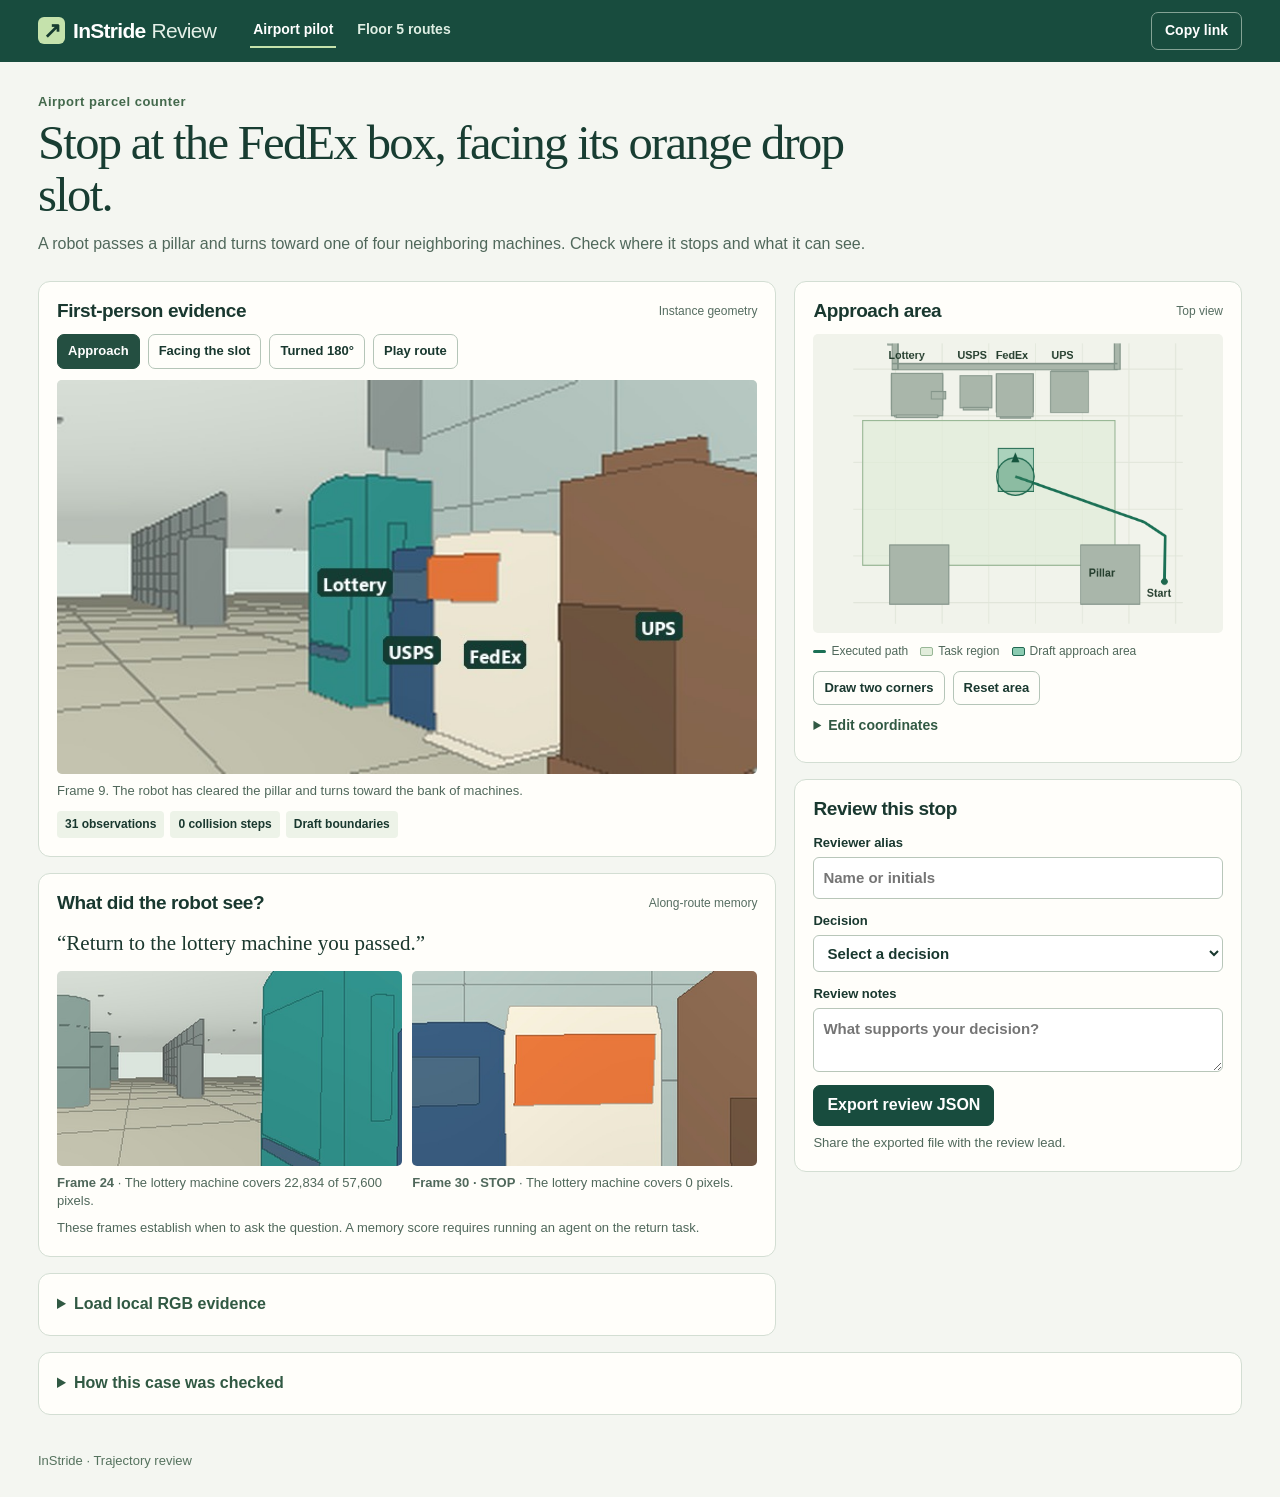
==== index.html @ c2b7907c "Publish the English InStride review workspace" ====
<!doctype html>
<html lang="en"><head>
<meta charset="utf-8"><meta name="viewport" content="width=device-width,initial-scale=1">
<meta name="theme-color" content="#123f35"><meta name="description" content="Review robot trajectories, stopping direction and memory evidence in the InStride research pilot.">
<title>Airport parcel counter · InStride Review</title>
<link rel="stylesheet" href="airport.css"><script defer src="case-data.js"></script><script defer src="share.js"></script><script defer src="airport.js"></script>
</head><body>
<header><div class="bar"><a class="brand" href="./"><span class="mark" aria-hidden="true">↗</span> InStride <span>Review</span></a><nav aria-label="Cases"><a href="./" aria-current="page">Airport pilot</a><a href="floor5/">Floor 5 routes</a></nav><button id="copy" type="button">Copy link</button></div></header>
<main>
<div class="heading"><p class="eyebrow">Airport parcel counter</p><h1>Stop at the FedEx box, facing its orange drop slot.</h1><p>A robot passes a pillar and turns toward one of four neighboring machines. Check where it stops and what it can see.</p></div>
<div class="layout"><div class="primary-col">
<section class="panel evidence"><div class="section-head"><h2>First-person evidence</h2><span class="mode" id="mode">Instance geometry</span></div>
<div class="tabs" id="views" role="group" aria-label="Camera evidence"><button data-key="approach" aria-pressed="true">Approach</button><button data-key="front" aria-pressed="false">Facing the slot</button><button data-key="reverse" aria-pressed="false">Turned 180°</button><button data-key="clip" aria-pressed="false">Play route</button></div>
<figure><img id="hero" src="media/approach.jpg" alt="Robot view of the four parcel-counter machines"><video id="film" playsinline muted controls preload="metadata" aria-label="First-person simulated route" hidden></video><figcaption id="caption"></figcaption></figure>
<div class="scores" id="scores" aria-live="polite"></div>
</section>
<section class="panel"><div class="section-head"><h2>What did the robot see?</h2><span class="mode">Along-route memory</span></div>
<p class="question">“Return to the lottery machine you passed.”</p><div class="pair"><figure><img id="seen" src="media/seen.jpg" alt="Lottery machine visible during the turn"><figcaption><b>Frame 24</b> · The lottery machine covers 22,834 of 57,600 pixels.</figcaption></figure><figure><img id="stop" src="media/stop.jpg" alt="Lottery machine out of view at the drop slot"><figcaption><b>Frame 30 · STOP</b> · The lottery machine covers 0 pixels.</figcaption></figure></div><p class="footnote">These frames establish when to ask the question. A memory score requires running an agent on the return task.</p>
</section>
<details class="panel"><summary>Load local RGB evidence</summary><p>Authorized collaborators can open their airport evidence file to examine textured robot views and original camera references on this device.</p><label class="file-label">Airport evidence file <input id="localMedia" type="file" accept=".json,application/json"></label><p id="mediaStatus" class="footnote" role="status"></p><div id="reference" hidden><div class="tabs" role="group" aria-label="Capture reference"><button data-ref="source" aria-pressed="true">Capture 40</button><button data-ref="match" aria-pressed="false">Matched render</button><button data-ref="late" aria-pressed="false">Capture 96</button></div><img id="refImage" alt="Authorized source capture reference"><p id="refLabel" class="footnote"></p></div></details>
</div><div class="secondary-col">
<section class="panel"><div class="section-head"><h2>Approach area</h2><span class="mode">Top view</span></div><canvas id="map" width="610" height="445" aria-label="Plan view of the route around the pillar and editable rectangular approach area"></canvas>
<div class="legend"><span><i class="route"></i>Executed path</span><span><i class="zone"></i>Task region</span><span><i class="area"></i>Draft approach area</span></div>
<div class="review-tools"><button id="pick" aria-pressed="false">Draw two corners</button><button id="restore">Reset area</button></div>
<details><summary>Edit coordinates</summary><div class="coords"><label>Min X<input id="x0" type="number" step="0.01"></label><label>Min Y<input id="y0" type="number" step="0.01"></label><label>Max X<input id="x1" type="number" step="0.01"></label><label>Max Y<input id="y1" type="number" step="0.01"></label></div><button id="apply">Preview area</button><p class="footnote">Coordinates use local reconstruction units.</p></details><p id="mapStatus" class="footnote" role="status"></p></section>
<section class="panel"><h2>Review this stop</h2><label>Reviewer alias<input id="who" placeholder="Name or initials" maxlength="40" autocomplete="off"></label><label>Decision<select id="decision"><option value="pending">Select a decision</option><option value="accept">Accept proposed area</option><option value="revise">Request a revision</option><option value="insufficient_evidence">Insufficient evidence</option></select></label><label>Review notes<textarea id="note" rows="2" maxlength="2000" placeholder="What supports your decision?"></textarea></label><button class="action" id="save">Export review JSON</button><p id="msg" class="footnote" role="status">Share the exported file with the review lead.</p></section>
</div></div>
<details class="panel methods"><summary>How this case was checked</summary><p>A collision-checked cylinder executed 30 actions and produced 31 aligned RGB, depth and instance observations. Floor support was sampled at 245 positions. A forward motion into the cabinet was blocked. The path covers 4.44 reconstruction units. The estimated scale gives 3.55–4.22 m. Physical scale and the human-drawn boundaries still need independent validation.</p><p>The draft measures region entry (H), shortest walkable distance from the stop to an allowed approach area (A, within 3 m), and a final pose within 2 m facing the visible task part (S). Facing and reverse controls use the same base position and the original candidate area.</p><p>Public frames color each object instance and shade it by measured depth. Synchronized local evidence adds the full RGB view.</p><p class="footnote">Source collection: <a href="https://huggingface.co/datasets/DL3DV/DL3DV-GS-960P" rel="noreferrer">DL3DV-GS-960P</a> · <a href="https://github.com/DL3DV-10K/Dataset/blob/main/License.md" rel="noreferrer">Dataset terms</a></p></details>
</main><footer>InStride · Trajectory review</footer><p id="shareMsg" role="status" aria-live="polite" hidden></p>
</body></html>
---- airport.css ----
:root{font:16px/1.55 "Inter","Segoe UI",Arial,sans-serif;color:#19382f;background:#f4f6f1;--pine:#184c3e;--ink:#1b382e;--muted:#50685b;--edge:#d3ded3;--paper:#fffefa}
*{box-sizing:border-box}body{margin:0}a{color:var(--pine)}button,input,select,textarea{font:inherit;color:inherit}button,.bar nav a{cursor:pointer}button{border:1px solid #b5c5b8;background:#fffefa;border-radius:7px;padding:7px 13px;font-weight:600}button:hover{border-color:#457763;background:#eff4ec}button:focus-visible,a:focus-visible,summary:focus-visible,input:focus-visible,select:focus-visible,textarea:focus-visible{outline:3px solid #a65a20;outline-offset:2px}[hidden]{display:none!important}header{background:var(--pine);color:white}.bar,main,footer{max-width:1280px;margin:auto}.bar{display:flex;align-items:center;gap:34px;padding:12px 38px}.brand{display:inline-flex;align-items:center;gap:6px;font-size:21px;letter-spacing:-.7px;font-weight:750;text-decoration:none;color:white}.brand span:last-child{font-weight:400;color:#e4f0e8}.mark{margin-right:2px;color:#173b30;background:#c5e2ac;height:27px;width:27px;display:grid;place-content:center;border-radius:6px;font-size:22px}.bar nav{display:flex;gap:18px}.bar nav a{font-weight:550;color:#deeee3;text-decoration:none;padding:5px 3px;font-size:14px}.bar nav a[aria-current]{color:white;border-bottom:2px solid #c5e2ac}.bar>#copy{margin-left:auto;background:transparent;color:white;border-color:#84a395;font-size:14px;white-space:nowrap}main{padding:30px 38px 10px}.heading{max-width:860px;margin-bottom:24px}.eyebrow{font-size:13px;font-weight:700;margin:0 0 5px;color:#43694c;letter-spacing:.04em}h1,h2,p,figure{margin:0}h1{font-family:"Georgia",serif;font-weight:500;color:#183d32;font-size:clamp(32px,3.8vw,50px);line-height:1.08;letter-spacing:-1.7px;margin:5px 0 10px}.heading>p:last-child,.footnote,figcaption,.panel>p,.legend{color:var(--muted)}.layout{display:grid;grid-template-columns:minmax(0,1.65fr) minmax(295px,1fr);gap:18px}.primary-col,.secondary-col{min-width:0}.panel{background:var(--paper);border:1px solid var(--edge);border-radius:12px;padding:18px;margin-bottom:16px}.section-head,.tabs,.review-tools,.legend{display:flex;align-items:center;gap:8px;flex-wrap:wrap}.section-head{justify-content:space-between;margin-bottom:12px}h2{font-size:19px;line-height:1.2;font-weight:650;letter-spacing:-.4px}.mode{color:#566d61;font-size:12px}.tabs{margin-bottom:11px}.tabs button,.review-tools button{font-size:13px;padding:6px 10px}.tabs button[aria-pressed=true],#pick[aria-pressed=true]{background:#244f41;color:white;border-color:#244f41}.evidence img,.evidence video,.pair img,#refImage{width:100%;height:auto;display:block;border-radius:5px;background:#e6ece3}.evidence img{aspect-ratio:16/9;object-fit:contain}.evidence video{aspect-ratio:640/408}figcaption,.footnote,.legend{font-size:13px;line-height:1.45;margin-top:8px}.scores{display:flex;gap:6px;flex-wrap:wrap;margin-top:11px}.scores span{background:#edf3e8;border-radius:4px;padding:4px 8px;font-size:12px;font-weight:600}.scores span.no{background:#f6e8d9;color:#7b421c}.pair,.coords{display:grid;grid-template-columns:1fr 1fr;gap:10px}.question{font-family:Georgia,serif;font-size:21px;color:var(--ink)!important;margin:5px 0 12px}canvas{display:block;width:100%;height:auto;background:#f1f3eb;border-radius:5px}.legend{margin:10px 0;column-gap:12px;font-size:12px}.legend span{display:inline-flex;align-items:center;gap:5px}.legend i{width:13px;height:9px;border-radius:2px;display:inline-block}.legend .route{height:3px;background:#1b7055}.legend .area{background:#8bcbb1;border:1px solid #216851}.legend .zone{background:#e2eddb;border:1px solid #98b796}summary{cursor:pointer;font-weight:600;color:#315943}details:not(.panel){margin-top:10px;font-size:14px}details.panel>summary{font-size:16px}details[open]>summary{margin-bottom:8px}label{display:block;font-size:13px;font-weight:600;margin:12px 0 6px}input,textarea,select{display:block;width:100%;padding:8px 9px;margin-top:4px;background:#fff;border:1px solid #b8c6b9;border-radius:6px;font-size:15px}textarea{resize:vertical}.coords{grid-template-columns:repeat(4,minmax(0,1fr));gap:7px}.coords label{margin:2px 0 6px}.action{background:var(--pine);color:white;border-color:var(--pine);margin-top:7px}.action:hover{background:#27644f;color:white}.methods p+p{margin-top:9px}.methods p{max-width:920px}.file-label,.file-label input{margin-bottom:10px}footer{padding:10px 38px 26px;font-size:13px;color:#55725e}#shareMsg{position:fixed;bottom:12px;right:14px;margin:0;padding:12px 15px;background:#fff;border:1px solid #adc2ae;border-radius:8px;box-shadow:0 2px 14px #172d221a}
@media(max-width:780px){.bar{gap:18px;padding:10px 16px}main{padding:20px 14px 8px}.layout{grid-template-columns:1fr;gap:0}.panel{padding:14px}.heading{margin-bottom:17px}footer{padding:9px 14px 20px}}@media(max-width:510px){.bar{flex-wrap:wrap;row-gap:4px}.bar nav{order:3;flex-basis:100%}.bar nav a{padding:2px 2px}.pair{gap:7px}.mode{font-size:11px}.tabs{gap:5px}.tabs button{padding:6px 8px}h1{letter-spacing:-.8px}.coords input{padding:6px 3px}}
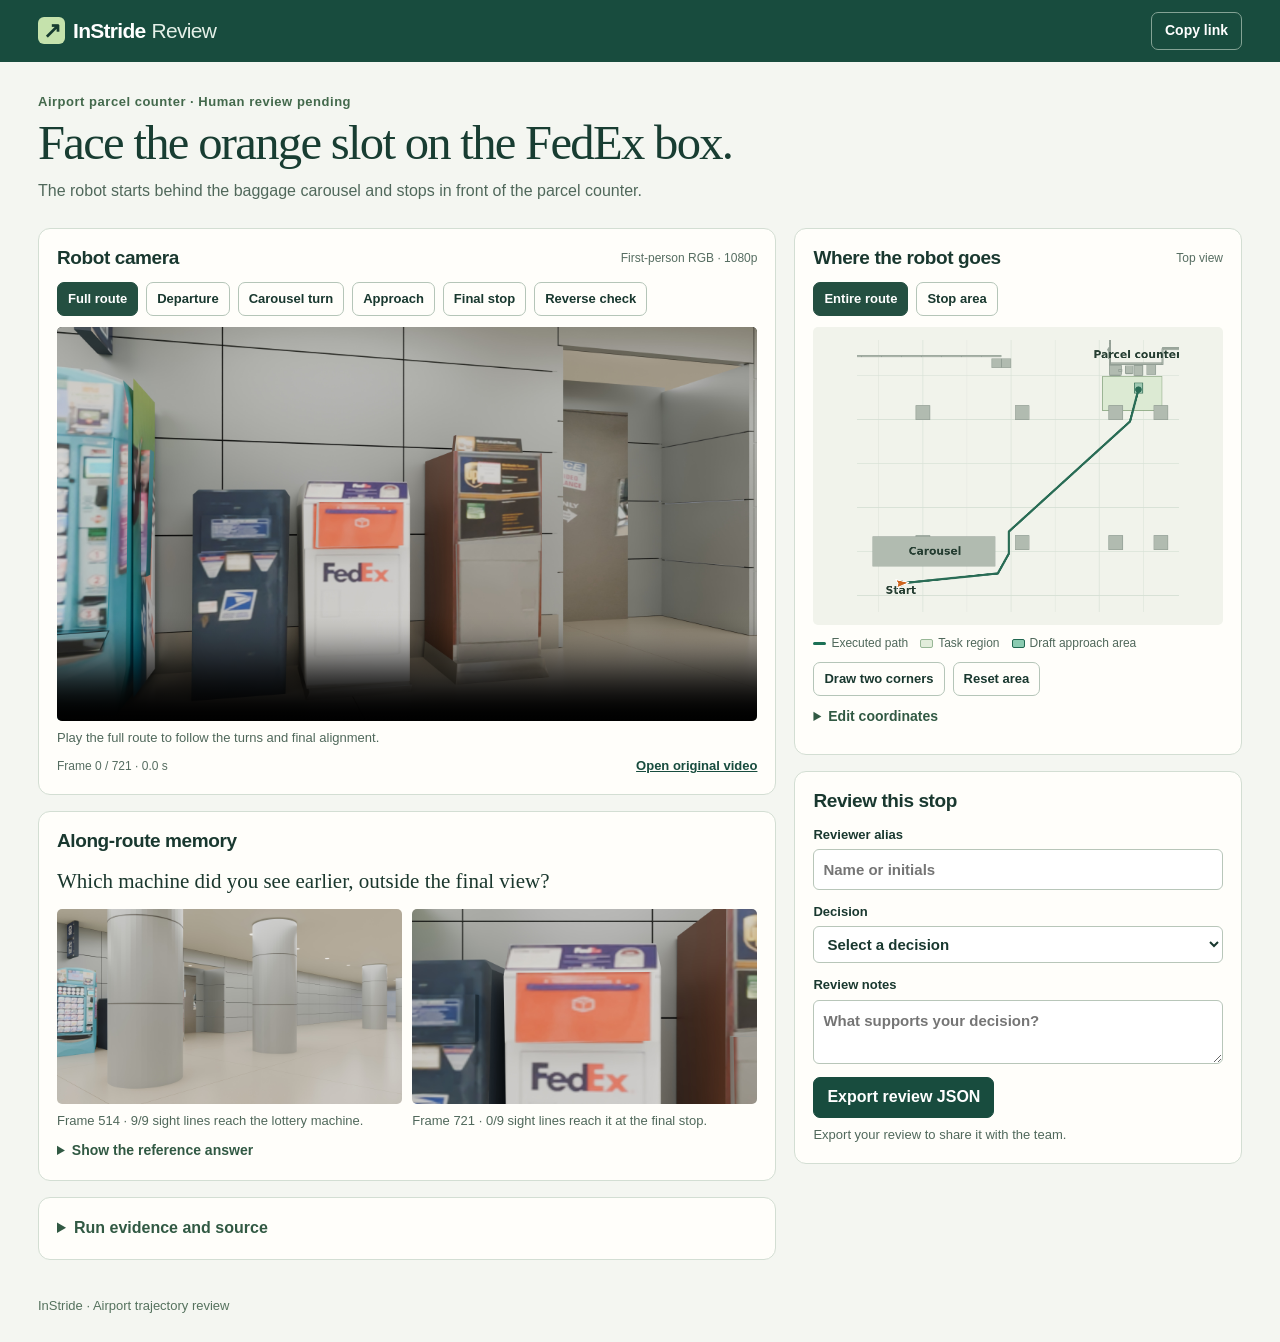
==== commit e593b6e9: "Replace earlier pilots with the native HD airport expert replay" ====
--- a/index.html
+++ b/index.html
@@ -1,30 +1,40 @@
 <!doctype html>
 <html lang="en"><head>
 <meta charset="utf-8"><meta name="viewport" content="width=device-width,initial-scale=1">
-<meta name="theme-color" content="#123f35"><meta name="description" content="Review robot trajectories, stopping direction and memory evidence in the InStride research pilot.">
-<title>Airport parcel counter · InStride Review</title>
-<link rel="stylesheet" href="airport.css"><script defer src="case-data.js"></script><script defer src="share.js"></script><script defer src="airport.js"></script>
-</head><body>
-<header><div class="bar"><a class="brand" href="./"><span class="mark" aria-hidden="true">↗</span> InStride <span>Review</span></a><nav aria-label="Cases"><a href="./" aria-current="page">Airport pilot</a><a href="floor5/">Floor 5 routes</a></nav><button id="copy" type="button">Copy link</button></div></header>
-<main>
-<div class="heading"><p class="eyebrow">Airport parcel counter</p><h1>Stop at the FedEx box, facing its orange drop slot.</h1><p>A robot passes a pillar and turns toward one of four neighboring machines. Check where it stops and what it can see.</p></div>
+<meta name="theme-color" content="#184c3e"><meta name="description" content="Review an airport robot route, its turns and its final approach to a parcel drop box.">
+<title>Airport parcel run · InStride Review</title>
+<link rel="stylesheet" href="airport.css"><script defer src="share.js"></script><script defer src="airport.js"></script>
+</head><body><header><div class="bar"><a class="brand" href="./"><span class="mark" aria-hidden="true">↗</span> InStride <span>Review</span></a><button id="copy" type="button">Copy link</button></div></header>
+<main><div class="heading"><p class="eyebrow">Airport parcel counter · Human review pending</p><h1>Face the orange slot on the FedEx box.</h1>
+<p>The robot starts behind the baggage carousel and stops in front of the parcel counter.</p></div>
 <div class="layout"><div class="primary-col">
-<section class="panel evidence"><div class="section-head"><h2>First-person evidence</h2><span class="mode" id="mode">Instance geometry</span></div>
-<div class="tabs" id="views" role="group" aria-label="Camera evidence"><button data-key="approach" aria-pressed="true">Approach</button><button data-key="front" aria-pressed="false">Facing the slot</button><button data-key="reverse" aria-pressed="false">Turned 180°</button><button data-key="clip" aria-pressed="false">Play route</button></div>
-<figure><img id="hero" src="media/approach.jpg" alt="Robot view of the four parcel-counter machines"><video id="film" playsinline muted controls preload="metadata" aria-label="First-person simulated route" hidden></video><figcaption id="caption"></figcaption></figure>
-<div class="scores" id="scores" aria-live="polite"></div>
+<section class="panel evidence"><div class="section-head"><h2>Robot camera</h2><span class="mode" id="mode">First-person RGB · 1080p</span></div>
+<div id="views" class="tabs" role="group" aria-label="Camera views">
+<button data-key="clip" aria-pressed="true">Full route</button><button data-key="start">Departure</button><button data-key="turn">Carousel turn</button>
+<button data-key="approach">Approach</button><button data-key="stop">Final stop</button><button data-key="reverse">Reverse check</button></div>
+<figure><video id="film" width="1920" height="1080" controls playsinline preload="metadata" poster="run/approach.jpg" aria-label="First-person route from the baggage carousel to the FedEx box"><source src="run/expert.mp4" type="video/mp4"></video>
+<img id="hero" width="3840" height="2160" hidden alt=""><figcaption id="caption">Play the full route to follow the turns and final alignment.</figcaption></figure>
+<div class="file-row"><span id="clock" class="mode">Frame 0</span><a id="original" href="run/expert.mp4" target="_blank" rel="noopener">Open original video</a></div>
 </section>
-<section class="panel"><div class="section-head"><h2>What did the robot see?</h2><span class="mode">Along-route memory</span></div>
-<p class="question">“Return to the lottery machine you passed.”</p><div class="pair"><figure><img id="seen" src="media/seen.jpg" alt="Lottery machine visible during the turn"><figcaption><b>Frame 24</b> · The lottery machine covers 22,834 of 57,600 pixels.</figcaption></figure><figure><img id="stop" src="media/stop.jpg" alt="Lottery machine out of view at the drop slot"><figcaption><b>Frame 30 · STOP</b> · The lottery machine covers 0 pixels.</figcaption></figure></div><p class="footnote">These frames establish when to ask the question. A memory score requires running an agent on the return task.</p>
+<section class="panel" id="memory" hidden><div class="section-head"><h2>Along-route memory</h2></div><p class="question">Which machine did you see earlier, outside the final view?</p>
+<div class="pair"><figure><a href="run/memory.jpg" target="_blank" rel="noopener"><img loading="lazy" src="run/memory.jpg" alt="Earlier view with the turquoise lottery machine"></a><figcaption id="earlier"></figcaption></figure>
+<figure><a href="run/stop.jpg" target="_blank" rel="noopener"><img loading="lazy" src="run/stop.jpg" alt="Final view facing the orange FedEx slot"></a><figcaption id="later"></figcaption></figure></div>
+<details><summary>Show the reference answer</summary><p>The turquoise lottery machine. The visibility check uses nine sight lines to its cabinet. This evidence supports a future memory test.</p></details>
 </section>
-<details class="panel"><summary>Load local RGB evidence</summary><p>Authorized collaborators can open their airport evidence file to examine textured robot views and original camera references on this device.</p><label class="file-label">Airport evidence file <input id="localMedia" type="file" accept=".json,application/json"></label><p id="mediaStatus" class="footnote" role="status"></p><div id="reference" hidden><div class="tabs" role="group" aria-label="Capture reference"><button data-ref="source" aria-pressed="true">Capture 40</button><button data-ref="match" aria-pressed="false">Matched render</button><button data-ref="late" aria-pressed="false">Capture 96</button></div><img id="refImage" alt="Authorized source capture reference"><p id="refLabel" class="footnote"></p></div></details>
-</div><div class="secondary-col">
-<section class="panel"><div class="section-head"><h2>Approach area</h2><span class="mode">Top view</span></div><canvas id="map" width="610" height="445" aria-label="Plan view of the route around the pillar and editable rectangular approach area"></canvas>
+<details class="panel methods"><summary>Run evidence and source</summary><p id="checks"></p><p id="renderInfo"></p>
+<p>The airport reconstruction and approach area await human review. The physical scale is estimated at 0.80–0.95 m per scene unit. Fine signage inherits the resolution of the original capture.</p>
+<p><a href="run/trajectory.json">Executed poses and actions</a> · <a href="run/audit.json">Floor and visibility checks</a> · <a href="run/run.json">Render receipt</a></p>
+<p>Airport scene reconstructed from DL3DV. <a href="https://huggingface.co/datasets/DL3DV/DL3DV-GS-960P" rel="noreferrer">Source collection</a> · <a href="https://github.com/DL3DV-10K/Dataset/blob/main/License.md" rel="noreferrer">Source terms</a></p></details>
+</div><aside class="secondary-col">
+<section class="panel"><div class="section-head"><h2>Where the robot goes</h2><span class="mode">Top view</span></div>
+<div class="tabs" role="group" aria-label="Map detail"><button id="wide" aria-pressed="true">Entire route</button><button id="close" aria-pressed="false">Stop area</button></div>
+<canvas id="map" width="880" height="640" role="img" aria-label="Top view with the route, current position, heading and draft approach area"></canvas>
 <div class="legend"><span><i class="route"></i>Executed path</span><span><i class="zone"></i>Task region</span><span><i class="area"></i>Draft approach area</span></div>
 <div class="review-tools"><button id="pick" aria-pressed="false">Draw two corners</button><button id="restore">Reset area</button></div>
-<details><summary>Edit coordinates</summary><div class="coords"><label>Min X<input id="x0" type="number" step="0.01"></label><label>Min Y<input id="y0" type="number" step="0.01"></label><label>Max X<input id="x1" type="number" step="0.01"></label><label>Max Y<input id="y1" type="number" step="0.01"></label></div><button id="apply">Preview area</button><p class="footnote">Coordinates use local reconstruction units.</p></details><p id="mapStatus" class="footnote" role="status"></p></section>
-<section class="panel"><h2>Review this stop</h2><label>Reviewer alias<input id="who" placeholder="Name or initials" maxlength="40" autocomplete="off"></label><label>Decision<select id="decision"><option value="pending">Select a decision</option><option value="accept">Accept proposed area</option><option value="revise">Request a revision</option><option value="insufficient_evidence">Insufficient evidence</option></select></label><label>Review notes<textarea id="note" rows="2" maxlength="2000" placeholder="What supports your decision?"></textarea></label><button class="action" id="save">Export review JSON</button><p id="msg" class="footnote" role="status">Share the exported file with the review lead.</p></section>
-</div></div>
-<details class="panel methods"><summary>How this case was checked</summary><p>A collision-checked cylinder executed 30 actions and produced 31 aligned RGB, depth and instance observations. Floor support was sampled at 245 positions. A forward motion into the cabinet was blocked. The path covers 4.44 reconstruction units. The estimated scale gives 3.55–4.22 m. Physical scale and the human-drawn boundaries still need independent validation.</p><p>The draft measures region entry (H), shortest walkable distance from the stop to an allowed approach area (A, within 3 m), and a final pose within 2 m facing the visible task part (S). Facing and reverse controls use the same base position and the original candidate area.</p><p>Public frames color each object instance and shade it by measured depth. Synchronized local evidence adds the full RGB view.</p><p class="footnote">Source collection: <a href="https://huggingface.co/datasets/DL3DV/DL3DV-GS-960P" rel="noreferrer">DL3DV-GS-960P</a> · <a href="https://github.com/DL3DV-10K/Dataset/blob/main/License.md" rel="noreferrer">Dataset terms</a></p></details>
-</main><footer>InStride · Trajectory review</footer><p id="shareMsg" role="status" aria-live="polite" hidden></p>
-</body></html>
+<details><summary>Edit coordinates</summary><div class="coords"><label>Min X<input id="x0" type="number" step="0.01"></label><label>Min Y<input id="y0" type="number" step="0.01"></label><label>Max X<input id="x1" type="number" step="0.01"></label><label>Max Y<input id="y1" type="number" step="0.01"></label></div>
+<button id="apply">Preview area</button><p class="footnote">Coordinates are in scene units.</p></details><p id="mapStatus" class="footnote" role="status"></p></section>
+<section class="panel"><h2>Review this stop</h2><label>Reviewer alias<input id="who" placeholder="Name or initials" maxlength="40" autocomplete="off"></label>
+<label>Decision<select id="decision"><option value="pending">Select a decision</option><option value="accept">Accept proposed stop</option><option value="revise">Request a revision</option><option value="insufficient_evidence">Insufficient evidence</option></select></label>
+<label>Review notes<textarea id="note" rows="2" maxlength="2000" placeholder="What supports your decision?"></textarea></label>
+<button class="action" id="save">Export review JSON</button><p id="msg" class="footnote" role="status">Export your review to share it with the team.</p></section>
+</aside></div></main><footer>InStride · Airport trajectory review</footer><p id="shareMsg" role="status" aria-live="polite" hidden></p></body></html>
--- a/airport.css
+++ b/airport.css
@@ -1,3 +1,9 @@
-:root{font:16px/1.55 "Inter","Segoe UI",Arial,sans-serif;color:#19382f;background:#f4f6f1;--pine:#184c3e;--ink:#1b382e;--muted:#50685b;--edge:#d3ded3;--paper:#fffefa}
-*{box-sizing:border-box}body{margin:0}a{color:var(--pine)}button,input,select,textarea{font:inherit;color:inherit}button,.bar nav a{cursor:pointer}button{border:1px solid #b5c5b8;background:#fffefa;border-radius:7px;padding:7px 13px;font-weight:600}button:hover{border-color:#457763;background:#eff4ec}button:focus-visible,a:focus-visible,summary:focus-visible,input:focus-visible,select:focus-visible,textarea:focus-visible{outline:3px solid #a65a20;outline-offset:2px}[hidden]{display:none!important}header{background:var(--pine);color:white}.bar,main,footer{max-width:1280px;margin:auto}.bar{display:flex;align-items:center;gap:34px;padding:12px 38px}.brand{display:inline-flex;align-items:center;gap:6px;font-size:21px;letter-spacing:-.7px;font-weight:750;text-decoration:none;color:white}.brand span:last-child{font-weight:400;color:#e4f0e8}.mark{margin-right:2px;color:#173b30;background:#c5e2ac;height:27px;width:27px;display:grid;place-content:center;border-radius:6px;font-size:22px}.bar nav{display:flex;gap:18px}.bar nav a{font-weight:550;color:#deeee3;text-decoration:none;padding:5px 3px;font-size:14px}.bar nav a[aria-current]{color:white;border-bottom:2px solid #c5e2ac}.bar>#copy{margin-left:auto;background:transparent;color:white;border-color:#84a395;font-size:14px;white-space:nowrap}main{padding:30px 38px 10px}.heading{max-width:860px;margin-bottom:24px}.eyebrow{font-size:13px;font-weight:700;margin:0 0 5px;color:#43694c;letter-spacing:.04em}h1,h2,p,figure{margin:0}h1{font-family:"Georgia",serif;font-weight:500;color:#183d32;font-size:clamp(32px,3.8vw,50px);line-height:1.08;letter-spacing:-1.7px;margin:5px 0 10px}.heading>p:last-child,.footnote,figcaption,.panel>p,.legend{color:var(--muted)}.layout{display:grid;grid-template-columns:minmax(0,1.65fr) minmax(295px,1fr);gap:18px}.primary-col,.secondary-col{min-width:0}.panel{background:var(--paper);border:1px solid var(--edge);border-radius:12px;padding:18px;margin-bottom:16px}.section-head,.tabs,.review-tools,.legend{display:flex;align-items:center;gap:8px;flex-wrap:wrap}.section-head{justify-content:space-between;margin-bottom:12px}h2{font-size:19px;line-height:1.2;font-weight:650;letter-spacing:-.4px}.mode{color:#566d61;font-size:12px}.tabs{margin-bottom:11px}.tabs button,.review-tools button{font-size:13px;padding:6px 10px}.tabs button[aria-pressed=true],#pick[aria-pressed=true]{background:#244f41;color:white;border-color:#244f41}.evidence img,.evidence video,.pair img,#refImage{width:100%;height:auto;display:block;border-radius:5px;background:#e6ece3}.evidence img{aspect-ratio:16/9;object-fit:contain}.evidence video{aspect-ratio:640/408}figcaption,.footnote,.legend{font-size:13px;line-height:1.45;margin-top:8px}.scores{display:flex;gap:6px;flex-wrap:wrap;margin-top:11px}.scores span{background:#edf3e8;border-radius:4px;padding:4px 8px;font-size:12px;font-weight:600}.scores span.no{background:#f6e8d9;color:#7b421c}.pair,.coords{display:grid;grid-template-columns:1fr 1fr;gap:10px}.question{font-family:Georgia,serif;font-size:21px;color:var(--ink)!important;margin:5px 0 12px}canvas{display:block;width:100%;height:auto;background:#f1f3eb;border-radius:5px}.legend{margin:10px 0;column-gap:12px;font-size:12px}.legend span{display:inline-flex;align-items:center;gap:5px}.legend i{width:13px;height:9px;border-radius:2px;display:inline-block}.legend .route{height:3px;background:#1b7055}.legend .area{background:#8bcbb1;border:1px solid #216851}.legend .zone{background:#e2eddb;border:1px solid #98b796}summary{cursor:pointer;font-weight:600;color:#315943}details:not(.panel){margin-top:10px;font-size:14px}details.panel>summary{font-size:16px}details[open]>summary{margin-bottom:8px}label{display:block;font-size:13px;font-weight:600;margin:12px 0 6px}input,textarea,select{display:block;width:100%;padding:8px 9px;margin-top:4px;background:#fff;border:1px solid #b8c6b9;border-radius:6px;font-size:15px}textarea{resize:vertical}.coords{grid-template-columns:repeat(4,minmax(0,1fr));gap:7px}.coords label{margin:2px 0 6px}.action{background:var(--pine);color:white;border-color:var(--pine);margin-top:7px}.action:hover{background:#27644f;color:white}.methods p+p{margin-top:9px}.methods p{max-width:920px}.file-label,.file-label input{margin-bottom:10px}footer{padding:10px 38px 26px;font-size:13px;color:#55725e}#shareMsg{position:fixed;bottom:12px;right:14px;margin:0;padding:12px 15px;background:#fff;border:1px solid #adc2ae;border-radius:8px;box-shadow:0 2px 14px #172d221a}
-@media(max-width:780px){.bar{gap:18px;padding:10px 16px}main{padding:20px 14px 8px}.layout{grid-template-columns:1fr;gap:0}.panel{padding:14px}.heading{margin-bottom:17px}footer{padding:9px 14px 20px}}@media(max-width:510px){.bar{flex-wrap:wrap;row-gap:4px}.bar nav{order:3;flex-basis:100%}.bar nav a{padding:2px 2px}.pair{gap:7px}.mode{font-size:11px}.tabs{gap:5px}.tabs button{padding:6px 8px}h1{letter-spacing:-.8px}.coords input{padding:6px 3px}}
+:root{font:16px/1.55 "Inter","Segoe UI",Arial,sans-serif;color:#19382f;background:#f4f6f1;--pine:#184c3e;--ink:#1b382e;--muted:#50685b;--edge:#d3ded3;--paper:#fffefa}
+*{box-sizing:border-box}body{margin:0}a{color:var(--pine)}button,input,select,textarea{font:inherit;color:inherit}button,.bar nav a{cursor:pointer}button{border:1px solid #b5c5b8;background:#fffefa;border-radius:7px;padding:7px 13px;font-weight:600}button:hover{border-color:#457763;background:#eff4ec}button:focus-visible,a:focus-visible,summary:focus-visible,input:focus-visible,select:focus-visible,textarea:focus-visible{outline:3px solid #a65a20;outline-offset:2px}[hidden]{display:none!important}header{background:var(--pine);color:white}.bar,main,footer{max-width:1280px;margin:auto}.bar{display:flex;align-items:center;gap:34px;padding:12px 38px}.brand{display:inline-flex;align-items:center;gap:6px;font-size:21px;letter-spacing:-.7px;font-weight:750;text-decoration:none;color:white}.brand span:last-child{font-weight:400;color:#e4f0e8}.mark{margin-right:2px;color:#173b30;background:#c5e2ac;height:27px;width:27px;display:grid;place-content:center;border-radius:6px;font-size:22px}.bar nav{display:flex;gap:18px}.bar nav a{font-weight:550;color:#deeee3;text-decoration:none;padding:5px 3px;font-size:14px}.bar nav a[aria-current]{color:white;border-bottom:2px solid #c5e2ac}.bar>#copy{margin-left:auto;background:transparent;color:white;border-color:#84a395;font-size:14px;white-space:nowrap}main{padding:30px 38px 10px}.heading{max-width:860px;margin-bottom:24px}.eyebrow{font-size:13px;font-weight:700;margin:0 0 5px;color:#43694c;letter-spacing:.04em}h1,h2,p,figure{margin:0}h1{font-family:"Georgia",serif;font-weight:500;color:#183d32;font-size:clamp(32px,3.8vw,50px);line-height:1.08;letter-spacing:-1.7px;margin:5px 0 10px}.heading>p:last-child,.footnote,figcaption,.panel>p,.legend{color:var(--muted)}.layout{display:grid;grid-template-columns:minmax(0,1.65fr) minmax(295px,1fr);gap:18px}.primary-col,.secondary-col{min-width:0}.panel{background:var(--paper);border:1px solid var(--edge);border-radius:12px;padding:18px;margin-bottom:16px}.section-head,.tabs,.review-tools,.legend{display:flex;align-items:center;gap:8px;flex-wrap:wrap}.section-head{justify-content:space-between;margin-bottom:12px}h2{font-size:19px;line-height:1.2;font-weight:650;letter-spacing:-.4px}.mode{color:#566d61;font-size:12px}.tabs{margin-bottom:11px}.tabs button,.review-tools button{font-size:13px;padding:6px 10px}.tabs button[aria-pressed=true],#pick[aria-pressed=true]{background:#244f41;color:white;border-color:#244f41}.evidence img,.evidence video,.pair img,#refImage{width:100%;height:auto;display:block;border-radius:5px;background:#e6ece3}.evidence img{aspect-ratio:16/9;object-fit:contain}.evidence video{aspect-ratio:640/408}figcaption,.footnote,.legend{font-size:13px;line-height:1.45;margin-top:8px}.scores{display:flex;gap:6px;flex-wrap:wrap;margin-top:11px}.scores span{background:#edf3e8;border-radius:4px;padding:4px 8px;font-size:12px;font-weight:600}.scores span.no{background:#f6e8d9;color:#7b421c}.pair,.coords{display:grid;grid-template-columns:1fr 1fr;gap:10px}.question{font-family:Georgia,serif;font-size:21px;color:var(--ink)!important;margin:5px 0 12px}canvas{display:block;width:100%;height:auto;background:#f1f3eb;border-radius:5px}.legend{margin:10px 0;column-gap:12px;font-size:12px}.legend span{display:inline-flex;align-items:center;gap:5px}.legend i{width:13px;height:9px;border-radius:2px;display:inline-block}.legend .route{height:3px;background:#1b7055}.legend .area{background:#8bcbb1;border:1px solid #216851}.legend .zone{background:#e2eddb;border:1px solid #98b796}summary{cursor:pointer;font-weight:600;color:#315943}details:not(.panel){margin-top:10px;font-size:14px}details.panel>summary{font-size:16px}details[open]>summary{margin-bottom:8px}label{display:block;font-size:13px;font-weight:600;margin:12px 0 6px}input,textarea,select{display:block;width:100%;padding:8px 9px;margin-top:4px;background:#fff;border:1px solid #b8c6b9;border-radius:6px;font-size:15px}textarea{resize:vertical}.coords{grid-template-columns:repeat(4,minmax(0,1fr));gap:7px}.coords label{margin:2px 0 6px}.action{background:var(--pine);color:white;border-color:var(--pine);margin-top:7px}.action:hover{background:#27644f;color:white}.methods p+p{margin-top:9px}.methods p{max-width:920px}.file-label,.file-label input{margin-bottom:10px}footer{padding:10px 38px 26px;font-size:13px;color:#55725e}#shareMsg{position:fixed;bottom:12px;right:14px;margin:0;padding:12px 15px;background:#fff;border:1px solid #adc2ae;border-radius:8px;box-shadow:0 2px 14px #172d221a}
+@media(max-width:780px){.bar{gap:18px;padding:10px 16px}main{padding:20px 14px 8px}.layout{grid-template-columns:1fr;gap:0}.panel{padding:14px}.heading{margin-bottom:17px}footer{padding:9px 14px 20px}}@media(max-width:510px){.bar{flex-wrap:wrap;row-gap:4px}.bar nav{order:3;flex-basis:100%}.bar nav a{padding:2px 2px}.pair{gap:7px}.mode{font-size:11px}.tabs{gap:5px}.tabs button{padding:6px 8px}h1{letter-spacing:-.8px}.coords input{padding:6px 3px}}
+
+.film-controls{display:flex;align-items:center;gap:10px;margin-top:8px}.film-controls input{padding:0;margin:0;min-width:0;flex:1;accent-color:#244f41}.film-controls button{min-width:58px;font-size:13px}.film-controls output{font:13px/1.2 Consolas,monospace;white-space:nowrap}#chooseAirport{margin:10px 0 3px}
+.evidence video{aspect-ratio:16/9;object-fit:contain;background:#202823}
+.file-row{display:flex;align-items:center;justify-content:space-between;gap:10px;margin-top:8px}
+.file-row a{font-size:13px;font-weight:650}
+.heading{max-width:1000px}
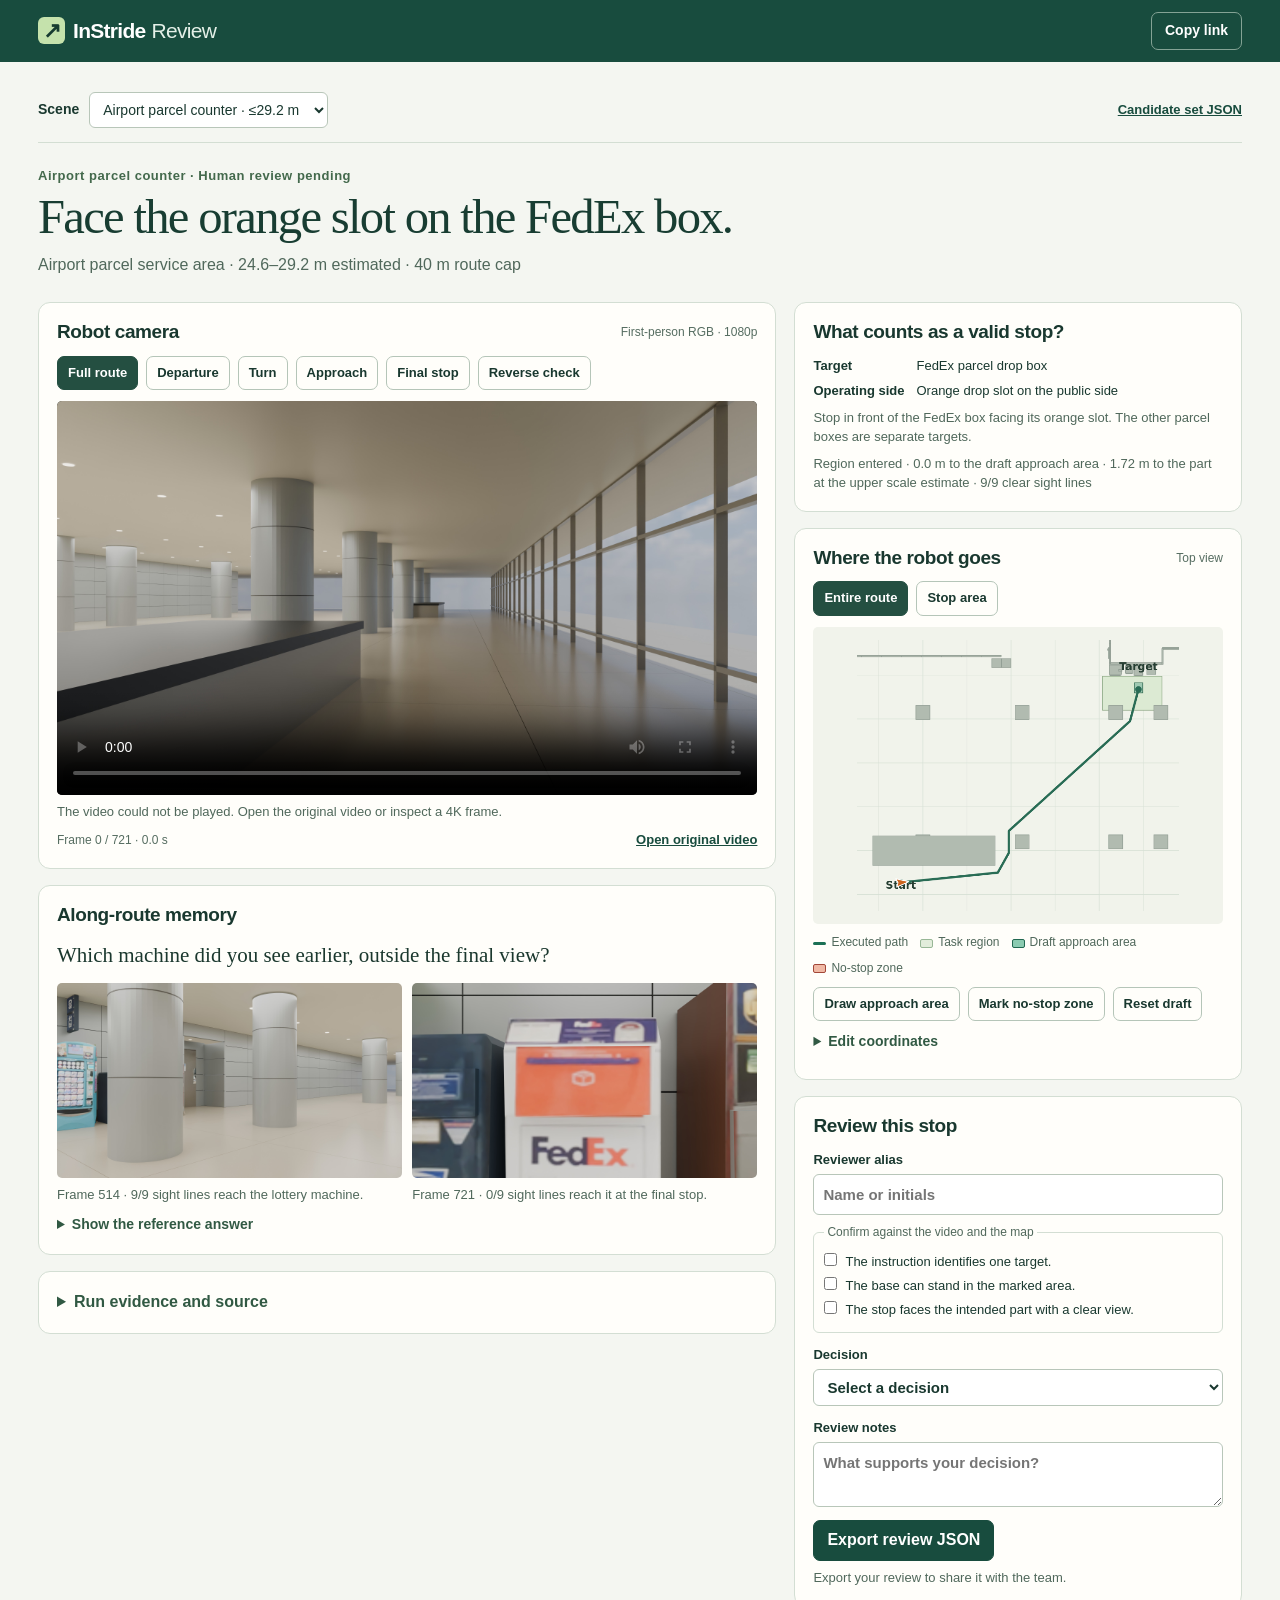
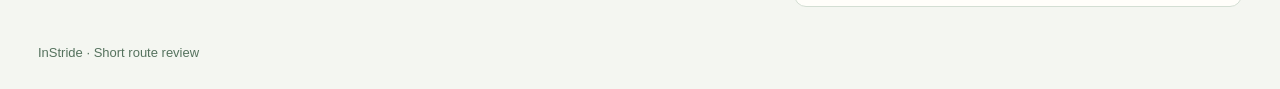
==== commit 7b20fe32: "Add five collision-checked InStride scene candidates and multi-scene review" ====
--- a/index.html
+++ b/index.html
@@ -1,18 +1,20 @@
 <!doctype html>
 <html lang="en"><head>
 <meta charset="utf-8"><meta name="viewport" content="width=device-width,initial-scale=1">
-<meta name="theme-color" content="#184c3e"><meta name="description" content="Review an airport robot route, its turns and its final approach to a parcel drop box.">
-<title>Airport parcel run · InStride Review</title>
+<meta name="theme-color" content="#184c3e"><meta name="description" content="Review short expert robot routes and annotate usable and excluded stopping areas.">
+<title>InStride · Short route review</title>
 <link rel="stylesheet" href="airport.css"><script defer src="share.js"></script><script defer src="airport.js"></script>
 </head><body><header><div class="bar"><a class="brand" href="./"><span class="mark" aria-hidden="true">↗</span> InStride <span>Review</span></a><button id="copy" type="button">Copy link</button></div></header>
-<main><div class="heading"><p class="eyebrow">Airport parcel counter · Human review pending</p><h1>Face the orange slot on the FedEx box.</h1>
-<p>The robot starts behind the baggage carousel and stops in front of the parcel counter.</p></div>
+<main>
+<nav class="case-nav" aria-label="Evaluation candidates"><div class="case-toolbar"><label for="case-select">Scene</label><select id="case-select"><option value="airport">Airport parcel counter</option></select><a href="evaluation-candidates.json">Candidate set JSON</a></div></nav>
+<div class="heading"><p id="case-status" class="eyebrow">Airport parcel counter · Human review pending</p><h1>Face the orange slot on the FedEx box.</h1>
+<p id="case-summary"></p></div>
 <div class="layout"><div class="primary-col">
 <section class="panel evidence"><div class="section-head"><h2>Robot camera</h2><span class="mode" id="mode">First-person RGB · 1080p</span></div>
 <div id="views" class="tabs" role="group" aria-label="Camera views">
-<button data-key="clip" aria-pressed="true">Full route</button><button data-key="start">Departure</button><button data-key="turn">Carousel turn</button>
+<button data-key="clip" aria-pressed="true">Full route</button><button data-key="start">Departure</button><button data-key="turn">Turn</button>
 <button data-key="approach">Approach</button><button data-key="stop">Final stop</button><button data-key="reverse">Reverse check</button></div>
-<figure><video id="film" width="1920" height="1080" controls playsinline preload="metadata" poster="run/approach.jpg" aria-label="First-person route from the baggage carousel to the FedEx box"><source src="run/expert.mp4" type="video/mp4"></video>
+<figure><video id="film" width="1920" height="1080" controls playsinline preload="metadata" aria-label="First-person robot route"></video>
 <img id="hero" width="3840" height="2160" hidden alt=""><figcaption id="caption">Play the full route to follow the turns and final alignment.</figcaption></figure>
 <div class="file-row"><span id="clock" class="mode">Frame 0</span><a id="original" href="run/expert.mp4" target="_blank" rel="noopener">Open original video</a></div>
 </section>
@@ -22,19 +24,27 @@
 <details><summary>Show the reference answer</summary><p>The turquoise lottery machine. The visibility check uses nine sight lines to its cabinet. This evidence supports a future memory test.</p></details>
 </section>
 <details class="panel methods"><summary>Run evidence and source</summary><p id="checks"></p><p id="renderInfo"></p>
-<p>The airport reconstruction and approach area await human review. The physical scale is estimated at 0.80–0.95 m per scene unit. Fine signage inherits the resolution of the original capture.</p>
-<p><a href="run/trajectory.json">Executed poses and actions</a> · <a href="run/audit.json">Floor and visibility checks</a> · <a href="run/run.json">Render receipt</a></p>
-<p>Airport scene reconstructed from DL3DV. <a href="https://huggingface.co/datasets/DL3DV/DL3DV-GS-960P" rel="noreferrer">Source collection</a> · <a href="https://github.com/DL3DV-10K/Dataset/blob/main/License.md" rel="noreferrer">Source terms</a></p></details>
+<p>The draft rubric checks entry into the intended region, a stop within 3 m of a traversable approach area, and a stop within 2 m of the intended part while facing it with a clear view.</p>
+<p id="render-source"></p>
+<p><a id="poses-link" href="run/trajectory.json">Executed poses and actions</a> · <a id="audit-link" href="run/audit.json">Floor and visibility checks</a> · <a id="receipt-link" href="run/run.json">Render receipt</a></p>
+<p>Scenes reconstructed from DL3DV. <a href="https://huggingface.co/datasets/DL3DV/DL3DV-GS-960P" rel="noreferrer">Source collection</a> · <a href="https://github.com/DL3DV-10K/Dataset/blob/main/License.md" rel="noreferrer">Source terms</a></p></details>
 </div><aside class="secondary-col">
+<section class="panel stop-criteria"><h2>What counts as a valid stop?</h2>
+<dl><dt>Target</dt><dd id="target-label"></dd><dt>Operating side</dt><dd id="target-side"></dd></dl>
+<p class="footnote" id="stop-note"></p><p class="footnote" id="draft-score"></p></section>
 <section class="panel"><div class="section-head"><h2>Where the robot goes</h2><span class="mode">Top view</span></div>
 <div class="tabs" role="group" aria-label="Map detail"><button id="wide" aria-pressed="true">Entire route</button><button id="close" aria-pressed="false">Stop area</button></div>
 <canvas id="map" width="880" height="640" role="img" aria-label="Top view with the route, current position, heading and draft approach area"></canvas>
-<div class="legend"><span><i class="route"></i>Executed path</span><span><i class="zone"></i>Task region</span><span><i class="area"></i>Draft approach area</span></div>
-<div class="review-tools"><button id="pick" aria-pressed="false">Draw two corners</button><button id="restore">Reset area</button></div>
+<div class="legend"><span><i class="route"></i>Executed path</span><span><i class="zone"></i>Task region</span><span><i class="area"></i>Draft approach area</span><span><i class="hazard"></i>No-stop zone</span></div>
+<div class="review-tools"><button id="pick" aria-pressed="false">Draw approach area</button><button id="block" aria-pressed="false">Mark no-stop zone</button><button id="restore">Reset draft</button></div>
 <details><summary>Edit coordinates</summary><div class="coords"><label>Min X<input id="x0" type="number" step="0.01"></label><label>Min Y<input id="y0" type="number" step="0.01"></label><label>Max X<input id="x1" type="number" step="0.01"></label><label>Max Y<input id="y1" type="number" step="0.01"></label></div>
 <button id="apply">Preview area</button><p class="footnote">Coordinates are in scene units.</p></details><p id="mapStatus" class="footnote" role="status"></p></section>
 <section class="panel"><h2>Review this stop</h2><label>Reviewer alias<input id="who" placeholder="Name or initials" maxlength="40" autocomplete="off"></label>
+<fieldset class="review-checks"><legend>Confirm against the video and the map</legend>
+<label><input id="verify-target" type="checkbox">The instruction identifies one target.</label>
+<label><input id="verify-area" type="checkbox">The base can stand in the marked area.</label>
+<label><input id="verify-face" type="checkbox">The stop faces the intended part with a clear view.</label></fieldset>
 <label>Decision<select id="decision"><option value="pending">Select a decision</option><option value="accept">Accept proposed stop</option><option value="revise">Request a revision</option><option value="insufficient_evidence">Insufficient evidence</option></select></label>
 <label>Review notes<textarea id="note" rows="2" maxlength="2000" placeholder="What supports your decision?"></textarea></label>
 <button class="action" id="save">Export review JSON</button><p id="msg" class="footnote" role="status">Export your review to share it with the team.</p></section>
-</aside></div></main><footer>InStride · Airport trajectory review</footer><p id="shareMsg" role="status" aria-live="polite" hidden></p></body></html>
+</aside></div></main><footer>InStride · Short route review</footer><p id="shareMsg" role="status" aria-live="polite" hidden></p></body></html>
--- a/airport.css
+++ b/airport.css
@@ -1,9 +1,24 @@
-:root{font:16px/1.55 "Inter","Segoe UI",Arial,sans-serif;color:#19382f;background:#f4f6f1;--pine:#184c3e;--ink:#1b382e;--muted:#50685b;--edge:#d3ded3;--paper:#fffefa}
-*{box-sizing:border-box}body{margin:0}a{color:var(--pine)}button,input,select,textarea{font:inherit;color:inherit}button,.bar nav a{cursor:pointer}button{border:1px solid #b5c5b8;background:#fffefa;border-radius:7px;padding:7px 13px;font-weight:600}button:hover{border-color:#457763;background:#eff4ec}button:focus-visible,a:focus-visible,summary:focus-visible,input:focus-visible,select:focus-visible,textarea:focus-visible{outline:3px solid #a65a20;outline-offset:2px}[hidden]{display:none!important}header{background:var(--pine);color:white}.bar,main,footer{max-width:1280px;margin:auto}.bar{display:flex;align-items:center;gap:34px;padding:12px 38px}.brand{display:inline-flex;align-items:center;gap:6px;font-size:21px;letter-spacing:-.7px;font-weight:750;text-decoration:none;color:white}.brand span:last-child{font-weight:400;color:#e4f0e8}.mark{margin-right:2px;color:#173b30;background:#c5e2ac;height:27px;width:27px;display:grid;place-content:center;border-radius:6px;font-size:22px}.bar nav{display:flex;gap:18px}.bar nav a{font-weight:550;color:#deeee3;text-decoration:none;padding:5px 3px;font-size:14px}.bar nav a[aria-current]{color:white;border-bottom:2px solid #c5e2ac}.bar>#copy{margin-left:auto;background:transparent;color:white;border-color:#84a395;font-size:14px;white-space:nowrap}main{padding:30px 38px 10px}.heading{max-width:860px;margin-bottom:24px}.eyebrow{font-size:13px;font-weight:700;margin:0 0 5px;color:#43694c;letter-spacing:.04em}h1,h2,p,figure{margin:0}h1{font-family:"Georgia",serif;font-weight:500;color:#183d32;font-size:clamp(32px,3.8vw,50px);line-height:1.08;letter-spacing:-1.7px;margin:5px 0 10px}.heading>p:last-child,.footnote,figcaption,.panel>p,.legend{color:var(--muted)}.layout{display:grid;grid-template-columns:minmax(0,1.65fr) minmax(295px,1fr);gap:18px}.primary-col,.secondary-col{min-width:0}.panel{background:var(--paper);border:1px solid var(--edge);border-radius:12px;padding:18px;margin-bottom:16px}.section-head,.tabs,.review-tools,.legend{display:flex;align-items:center;gap:8px;flex-wrap:wrap}.section-head{justify-content:space-between;margin-bottom:12px}h2{font-size:19px;line-height:1.2;font-weight:650;letter-spacing:-.4px}.mode{color:#566d61;font-size:12px}.tabs{margin-bottom:11px}.tabs button,.review-tools button{font-size:13px;padding:6px 10px}.tabs button[aria-pressed=true],#pick[aria-pressed=true]{background:#244f41;color:white;border-color:#244f41}.evidence img,.evidence video,.pair img,#refImage{width:100%;height:auto;display:block;border-radius:5px;background:#e6ece3}.evidence img{aspect-ratio:16/9;object-fit:contain}.evidence video{aspect-ratio:640/408}figcaption,.footnote,.legend{font-size:13px;line-height:1.45;margin-top:8px}.scores{display:flex;gap:6px;flex-wrap:wrap;margin-top:11px}.scores span{background:#edf3e8;border-radius:4px;padding:4px 8px;font-size:12px;font-weight:600}.scores span.no{background:#f6e8d9;color:#7b421c}.pair,.coords{display:grid;grid-template-columns:1fr 1fr;gap:10px}.question{font-family:Georgia,serif;font-size:21px;color:var(--ink)!important;margin:5px 0 12px}canvas{display:block;width:100%;height:auto;background:#f1f3eb;border-radius:5px}.legend{margin:10px 0;column-gap:12px;font-size:12px}.legend span{display:inline-flex;align-items:center;gap:5px}.legend i{width:13px;height:9px;border-radius:2px;display:inline-block}.legend .route{height:3px;background:#1b7055}.legend .area{background:#8bcbb1;border:1px solid #216851}.legend .zone{background:#e2eddb;border:1px solid #98b796}summary{cursor:pointer;font-weight:600;color:#315943}details:not(.panel){margin-top:10px;font-size:14px}details.panel>summary{font-size:16px}details[open]>summary{margin-bottom:8px}label{display:block;font-size:13px;font-weight:600;margin:12px 0 6px}input,textarea,select{display:block;width:100%;padding:8px 9px;margin-top:4px;background:#fff;border:1px solid #b8c6b9;border-radius:6px;font-size:15px}textarea{resize:vertical}.coords{grid-template-columns:repeat(4,minmax(0,1fr));gap:7px}.coords label{margin:2px 0 6px}.action{background:var(--pine);color:white;border-color:var(--pine);margin-top:7px}.action:hover{background:#27644f;color:white}.methods p+p{margin-top:9px}.methods p{max-width:920px}.file-label,.file-label input{margin-bottom:10px}footer{padding:10px 38px 26px;font-size:13px;color:#55725e}#shareMsg{position:fixed;bottom:12px;right:14px;margin:0;padding:12px 15px;background:#fff;border:1px solid #adc2ae;border-radius:8px;box-shadow:0 2px 14px #172d221a}
-@media(max-width:780px){.bar{gap:18px;padding:10px 16px}main{padding:20px 14px 8px}.layout{grid-template-columns:1fr;gap:0}.panel{padding:14px}.heading{margin-bottom:17px}footer{padding:9px 14px 20px}}@media(max-width:510px){.bar{flex-wrap:wrap;row-gap:4px}.bar nav{order:3;flex-basis:100%}.bar nav a{padding:2px 2px}.pair{gap:7px}.mode{font-size:11px}.tabs{gap:5px}.tabs button{padding:6px 8px}h1{letter-spacing:-.8px}.coords input{padding:6px 3px}}
-
-.film-controls{display:flex;align-items:center;gap:10px;margin-top:8px}.film-controls input{padding:0;margin:0;min-width:0;flex:1;accent-color:#244f41}.film-controls button{min-width:58px;font-size:13px}.film-controls output{font:13px/1.2 Consolas,monospace;white-space:nowrap}#chooseAirport{margin:10px 0 3px}
+:root{font:16px/1.55 "Inter","Segoe UI",Arial,sans-serif;color:#19382f;background:#f4f6f1;--pine:#184c3e;--ink:#1b382e;--muted:#50685b;--edge:#d3ded3;--paper:#fffefa}
+*{box-sizing:border-box}body{margin:0}a{color:var(--pine)}button,input,select,textarea{font:inherit;color:inherit}button,.bar nav a{cursor:pointer}button{border:1px solid #b5c5b8;background:#fffefa;border-radius:7px;padding:7px 13px;font-weight:600}button:hover{border-color:#457763;background:#eff4ec}button:focus-visible,a:focus-visible,summary:focus-visible,input:focus-visible,select:focus-visible,textarea:focus-visible{outline:3px solid #a65a20;outline-offset:2px}[hidden]{display:none!important}header{background:var(--pine);color:white}.bar,main,footer{max-width:1280px;margin:auto}.bar{display:flex;align-items:center;gap:34px;padding:12px 38px}.brand{display:inline-flex;align-items:center;gap:6px;font-size:21px;letter-spacing:-.7px;font-weight:750;text-decoration:none;color:white}.brand span:last-child{font-weight:400;color:#e4f0e8}.mark{margin-right:2px;color:#173b30;background:#c5e2ac;height:27px;width:27px;display:grid;place-content:center;border-radius:6px;font-size:22px}.bar nav{display:flex;gap:18px}.bar nav a{font-weight:550;color:#deeee3;text-decoration:none;padding:5px 3px;font-size:14px}.bar nav a[aria-current]{color:white;border-bottom:2px solid #c5e2ac}.bar>#copy{margin-left:auto;background:transparent;color:white;border-color:#84a395;font-size:14px;white-space:nowrap}main{padding:30px 38px 10px}.heading{max-width:860px;margin-bottom:24px}.eyebrow{font-size:13px;font-weight:700;margin:0 0 5px;color:#43694c;letter-spacing:.04em}h1,h2,p,figure{margin:0}h1{font-family:"Georgia",serif;font-weight:500;color:#183d32;font-size:clamp(32px,3.8vw,50px);line-height:1.08;letter-spacing:-1.7px;margin:5px 0 10px}.heading>p:last-child,.footnote,figcaption,.panel>p,.legend{color:var(--muted)}.layout{display:grid;grid-template-columns:minmax(0,1.65fr) minmax(295px,1fr);gap:18px}.primary-col,.secondary-col{min-width:0}.panel{background:var(--paper);border:1px solid var(--edge);border-radius:12px;padding:18px;margin-bottom:16px}.section-head,.tabs,.review-tools,.legend{display:flex;align-items:center;gap:8px;flex-wrap:wrap}.section-head{justify-content:space-between;margin-bottom:12px}h2{font-size:19px;line-height:1.2;font-weight:650;letter-spacing:-.4px}.mode{color:#566d61;font-size:12px}.tabs{margin-bottom:11px}.tabs button,.review-tools button{font-size:13px;padding:6px 10px}.tabs button[aria-pressed=true],#pick[aria-pressed=true]{background:#244f41;color:white;border-color:#244f41}.evidence img,.evidence video,.pair img,#refImage{width:100%;height:auto;display:block;border-radius:5px;background:#e6ece3}.evidence img{aspect-ratio:16/9;object-fit:contain}.evidence video{aspect-ratio:640/408}figcaption,.footnote,.legend{font-size:13px;line-height:1.45;margin-top:8px}.scores{display:flex;gap:6px;flex-wrap:wrap;margin-top:11px}.scores span{background:#edf3e8;border-radius:4px;padding:4px 8px;font-size:12px;font-weight:600}.scores span.no{background:#f6e8d9;color:#7b421c}.pair,.coords{display:grid;grid-template-columns:1fr 1fr;gap:10px}.question{font-family:Georgia,serif;font-size:21px;color:var(--ink)!important;margin:5px 0 12px}canvas{display:block;width:100%;height:auto;background:#f1f3eb;border-radius:5px}.legend{margin:10px 0;column-gap:12px;font-size:12px}.legend span{display:inline-flex;align-items:center;gap:5px}.legend i{width:13px;height:9px;border-radius:2px;display:inline-block}.legend .route{height:3px;background:#1b7055}.legend .area{background:#8bcbb1;border:1px solid #216851}.legend .zone{background:#e2eddb;border:1px solid #98b796}summary{cursor:pointer;font-weight:600;color:#315943}details:not(.panel){margin-top:10px;font-size:14px}details.panel>summary{font-size:16px}details[open]>summary{margin-bottom:8px}label{display:block;font-size:13px;font-weight:600;margin:12px 0 6px}input,textarea,select{display:block;width:100%;padding:8px 9px;margin-top:4px;background:#fff;border:1px solid #b8c6b9;border-radius:6px;font-size:15px}textarea{resize:vertical}.coords{grid-template-columns:repeat(4,minmax(0,1fr));gap:7px}.coords label{margin:2px 0 6px}.action{background:var(--pine);color:white;border-color:var(--pine);margin-top:7px}.action:hover{background:#27644f;color:white}.methods p+p{margin-top:9px}.methods p{max-width:920px}.file-label,.file-label input{margin-bottom:10px}footer{padding:10px 38px 26px;font-size:13px;color:#55725e}#shareMsg{position:fixed;bottom:12px;right:14px;margin:0;padding:12px 15px;background:#fff;border:1px solid #adc2ae;border-radius:8px;box-shadow:0 2px 14px #172d221a}
+@media(max-width:780px){.bar{gap:18px;padding:10px 16px}main{padding:20px 14px 8px}.layout{grid-template-columns:1fr;gap:0}.panel{padding:14px}.heading{margin-bottom:17px}footer{padding:9px 14px 20px}}@media(max-width:510px){.bar{flex-wrap:wrap;row-gap:4px}.bar nav{order:3;flex-basis:100%}.bar nav a{padding:2px 2px}.pair{gap:7px}.mode{font-size:11px}.tabs{gap:5px}.tabs button{padding:6px 8px}h1{letter-spacing:-.8px}.coords input{padding:6px 3px}}
+
+.film-controls{display:flex;align-items:center;gap:10px;margin-top:8px}.film-controls input{padding:0;margin:0;min-width:0;flex:1;accent-color:#244f41}.film-controls button{min-width:58px;font-size:13px}.film-controls output{font:13px/1.2 Consolas,monospace;white-space:nowrap}#chooseAirport{margin:10px 0 3px}
 .evidence video{aspect-ratio:16/9;object-fit:contain;background:#202823}
 .file-row{display:flex;align-items:center;justify-content:space-between;gap:10px;margin-top:8px}
 .file-row a{font-size:13px;font-weight:650}
 .heading{max-width:1000px}
+.case-nav{border-bottom:1px solid var(--edge);margin:0 0 23px;padding-bottom:14px}
+.case-toolbar{display:flex;gap:10px;align-items:center;flex-wrap:wrap}
+.case-toolbar label{margin:0;font-size:14px}
+.case-toolbar select{width:auto;max-width:100%;margin:0;font-size:14px}
+.case-toolbar a{margin-left:auto;font-size:13px;font-weight:650}
+.stop-criteria dl{display:grid;grid-template-columns:auto 1fr;gap:5px 12px;margin:12px 0 0;font-size:13px}
+.stop-criteria dt{font-weight:650}
+.stop-criteria dd{margin:0}
+.legend .hazard{background:#f0b9a5;border:1px solid #a24738}
+.review-checks{border:1px solid var(--edge);border-radius:6px;padding:6px 10px 8px;margin:8px 0 0}
+.review-checks legend{padding:0 3px;font-size:12px;color:var(--muted)}
+.review-checks label{display:flex;align-items:baseline;gap:8px;margin:4px 0;font-weight:500}
+.review-checks input{width:auto;display:inline;margin:0;accent-color:var(--pine)}
+#block[aria-pressed=true]{background:#792e22;color:white}
+@media(max-width:510px){.case-toolbar a{margin-left:0}.case-nav{margin-bottom:15px}.case-toolbar select{padding:6px}}
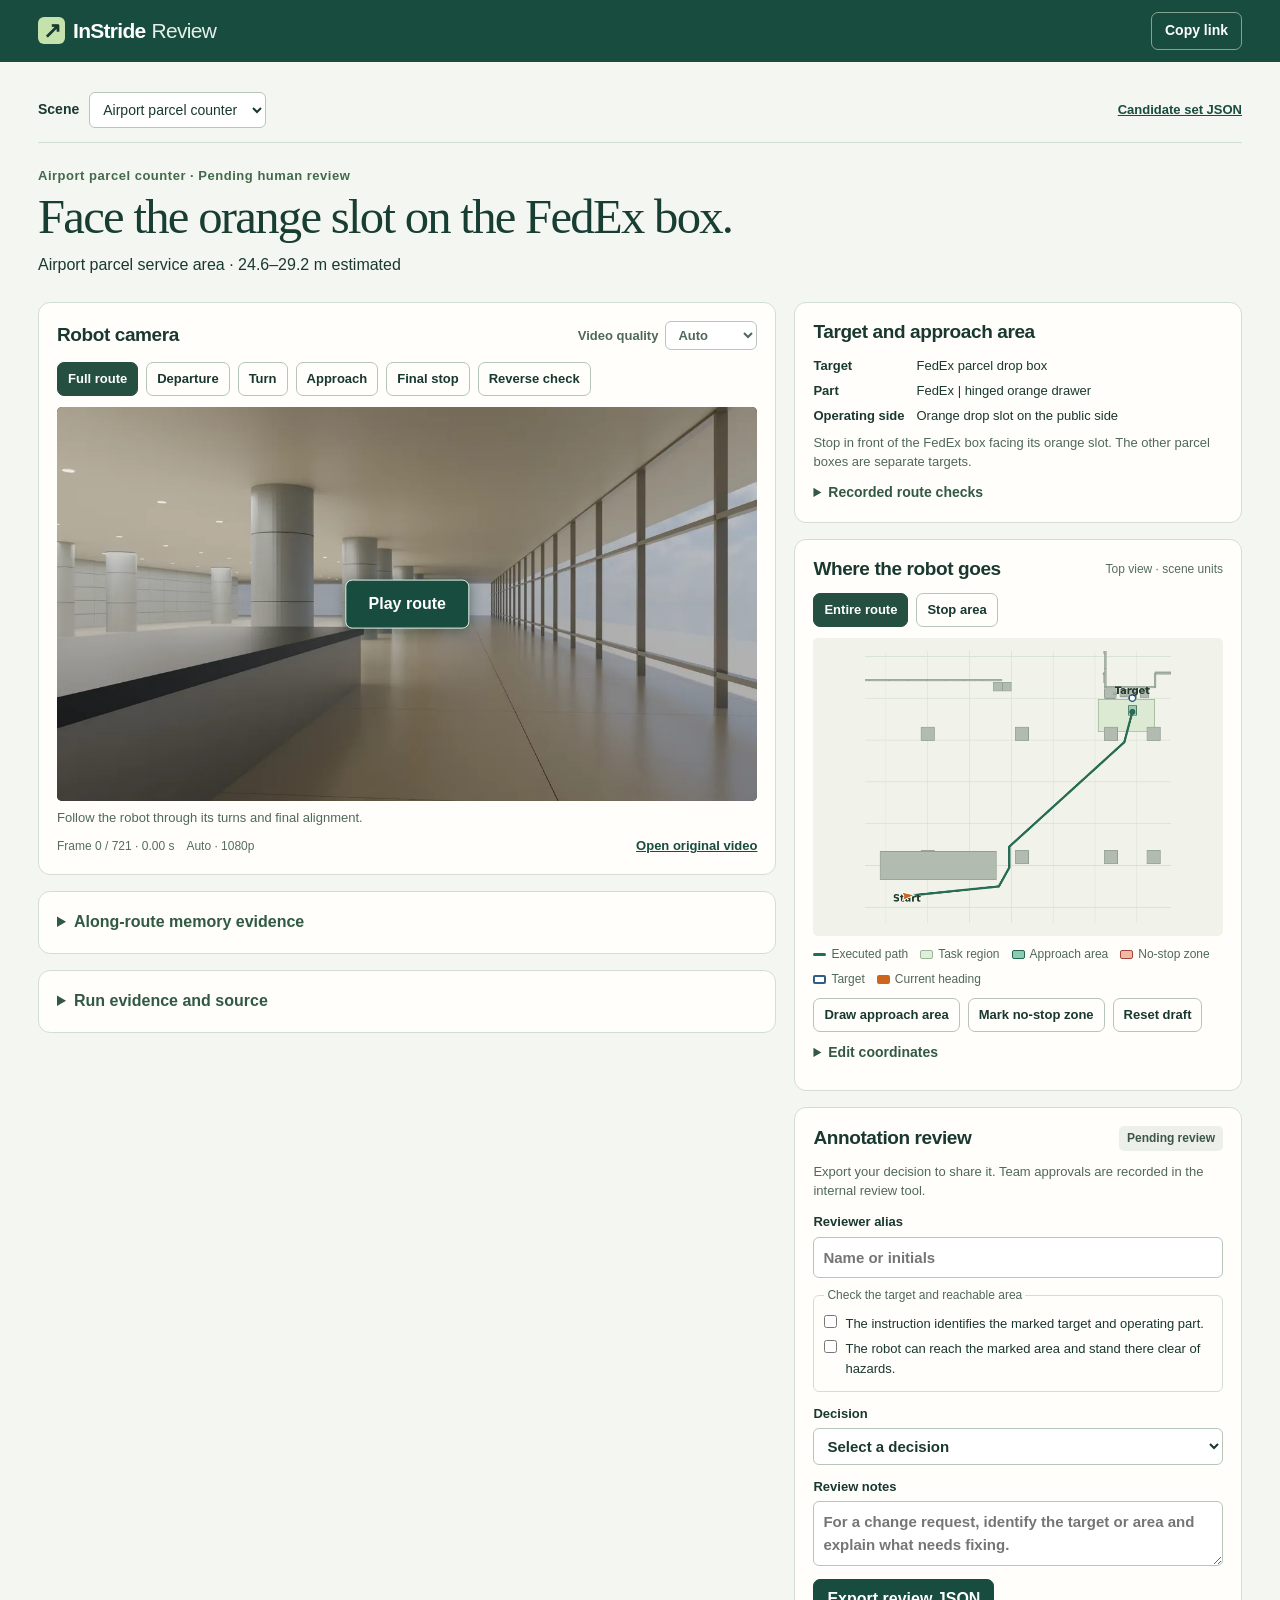
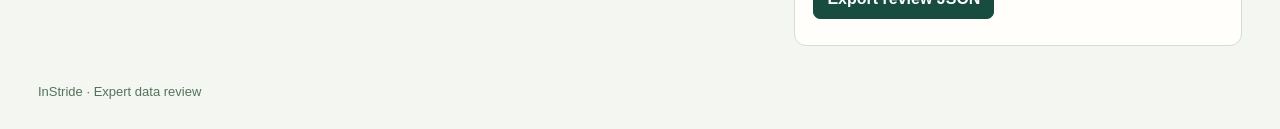
==== commit 5a3f081c: "Ship the responsive InStride annotation review harness" ====
--- a/index.html
+++ b/index.html
@@ -1,50 +1,167 @@
 <!doctype html>
-<html lang="en"><head>
-<meta charset="utf-8"><meta name="viewport" content="width=device-width,initial-scale=1">
-<meta name="theme-color" content="#184c3e"><meta name="description" content="Review short expert robot routes and annotate usable and excluded stopping areas.">
-<title>InStride · Short route review</title>
-<link rel="stylesheet" href="airport.css"><script defer src="share.js"></script><script defer src="airport.js"></script>
-</head><body><header><div class="bar"><a class="brand" href="./"><span class="mark" aria-hidden="true">↗</span> InStride <span>Review</span></a><button id="copy" type="button">Copy link</button></div></header>
-<main>
-<nav class="case-nav" aria-label="Evaluation candidates"><div class="case-toolbar"><label for="case-select">Scene</label><select id="case-select"><option value="airport">Airport parcel counter</option></select><a href="evaluation-candidates.json">Candidate set JSON</a></div></nav>
-<div class="heading"><p id="case-status" class="eyebrow">Airport parcel counter · Human review pending</p><h1>Face the orange slot on the FedEx box.</h1>
-<p id="case-summary"></p></div>
-<div class="layout"><div class="primary-col">
-<section class="panel evidence"><div class="section-head"><h2>Robot camera</h2><span class="mode" id="mode">First-person RGB · 1080p</span></div>
-<div id="views" class="tabs" role="group" aria-label="Camera views">
-<button data-key="clip" aria-pressed="true">Full route</button><button data-key="start">Departure</button><button data-key="turn">Turn</button>
-<button data-key="approach">Approach</button><button data-key="stop">Final stop</button><button data-key="reverse">Reverse check</button></div>
-<figure><video id="film" width="1920" height="1080" controls playsinline preload="metadata" aria-label="First-person robot route"></video>
-<img id="hero" width="3840" height="2160" hidden alt=""><figcaption id="caption">Play the full route to follow the turns and final alignment.</figcaption></figure>
-<div class="file-row"><span id="clock" class="mode">Frame 0</span><a id="original" href="run/expert.mp4" target="_blank" rel="noopener">Open original video</a></div>
-</section>
-<section class="panel" id="memory" hidden><div class="section-head"><h2>Along-route memory</h2></div><p class="question">Which machine did you see earlier, outside the final view?</p>
-<div class="pair"><figure><a href="run/memory.jpg" target="_blank" rel="noopener"><img loading="lazy" src="run/memory.jpg" alt="Earlier view with the turquoise lottery machine"></a><figcaption id="earlier"></figcaption></figure>
-<figure><a href="run/stop.jpg" target="_blank" rel="noopener"><img loading="lazy" src="run/stop.jpg" alt="Final view facing the orange FedEx slot"></a><figcaption id="later"></figcaption></figure></div>
-<details><summary>Show the reference answer</summary><p>The turquoise lottery machine. The visibility check uses nine sight lines to its cabinet. This evidence supports a future memory test.</p></details>
-</section>
-<details class="panel methods"><summary>Run evidence and source</summary><p id="checks"></p><p id="renderInfo"></p>
-<p>The draft rubric checks entry into the intended region, a stop within 3 m of a traversable approach area, and a stop within 2 m of the intended part while facing it with a clear view.</p>
-<p id="render-source"></p>
-<p><a id="poses-link" href="run/trajectory.json">Executed poses and actions</a> · <a id="audit-link" href="run/audit.json">Floor and visibility checks</a> · <a id="receipt-link" href="run/run.json">Render receipt</a></p>
-<p>Scenes reconstructed from DL3DV. <a href="https://huggingface.co/datasets/DL3DV/DL3DV-GS-960P" rel="noreferrer">Source collection</a> · <a href="https://github.com/DL3DV-10K/Dataset/blob/main/License.md" rel="noreferrer">Source terms</a></p></details>
-</div><aside class="secondary-col">
-<section class="panel stop-criteria"><h2>What counts as a valid stop?</h2>
-<dl><dt>Target</dt><dd id="target-label"></dd><dt>Operating side</dt><dd id="target-side"></dd></dl>
-<p class="footnote" id="stop-note"></p><p class="footnote" id="draft-score"></p></section>
-<section class="panel"><div class="section-head"><h2>Where the robot goes</h2><span class="mode">Top view</span></div>
-<div class="tabs" role="group" aria-label="Map detail"><button id="wide" aria-pressed="true">Entire route</button><button id="close" aria-pressed="false">Stop area</button></div>
-<canvas id="map" width="880" height="640" role="img" aria-label="Top view with the route, current position, heading and draft approach area"></canvas>
-<div class="legend"><span><i class="route"></i>Executed path</span><span><i class="zone"></i>Task region</span><span><i class="area"></i>Draft approach area</span><span><i class="hazard"></i>No-stop zone</span></div>
-<div class="review-tools"><button id="pick" aria-pressed="false">Draw approach area</button><button id="block" aria-pressed="false">Mark no-stop zone</button><button id="restore">Reset draft</button></div>
-<details><summary>Edit coordinates</summary><div class="coords"><label>Min X<input id="x0" type="number" step="0.01"></label><label>Min Y<input id="y0" type="number" step="0.01"></label><label>Max X<input id="x1" type="number" step="0.01"></label><label>Max Y<input id="y1" type="number" step="0.01"></label></div>
-<button id="apply">Preview area</button><p class="footnote">Coordinates are in scene units.</p></details><p id="mapStatus" class="footnote" role="status"></p></section>
-<section class="panel"><h2>Review this stop</h2><label>Reviewer alias<input id="who" placeholder="Name or initials" maxlength="40" autocomplete="off"></label>
-<fieldset class="review-checks"><legend>Confirm against the video and the map</legend>
-<label><input id="verify-target" type="checkbox">The instruction identifies one target.</label>
-<label><input id="verify-area" type="checkbox">The base can stand in the marked area.</label>
-<label><input id="verify-face" type="checkbox">The stop faces the intended part with a clear view.</label></fieldset>
-<label>Decision<select id="decision"><option value="pending">Select a decision</option><option value="accept">Accept proposed stop</option><option value="revise">Request a revision</option><option value="insufficient_evidence">Insufficient evidence</option></select></label>
-<label>Review notes<textarea id="note" rows="2" maxlength="2000" placeholder="What supports your decision?"></textarea></label>
-<button class="action" id="save">Export review JSON</button><p id="msg" class="footnote" role="status">Export your review to share it with the team.</p></section>
-</aside></div></main><footer>InStride · Short route review</footer><p id="shareMsg" role="status" aria-live="polite" hidden></p></body></html>
+<html lang="en">
+<head>
+  <meta charset="utf-8">
+  <meta name="viewport" content="width=device-width, initial-scale=1">
+  <meta name="theme-color" content="#184c3e">
+  <meta name="description" content="Review candidate navigation targets, reachable approach areas, and expert trajectory evidence.">
+  <title>InStride · Expert data review</title>
+  <link rel="stylesheet" href="airport.css?v=2">
+  <script defer src="playback.js?v=2"></script>
+  <script defer src="reviews.js?v=2"></script>
+  <script defer src="airport.js?v=2"></script>
+  <script defer src="share.js?v=2"></script>
+</head>
+<body>
+  <header>
+    <div class="bar">
+      <a class="brand" href="./"><span class="mark" aria-hidden="true">↗</span> InStride <span>Review</span></a>
+      <button id="copy" type="button">Copy link</button>
+    </div>
+  </header>
+  <main>
+    <nav class="case-nav" aria-label="Review queue">
+      <div class="case-toolbar">
+        <label for="case-select">Scene</label>
+        <select id="case-select" disabled></select>
+        <a href="evaluation-candidates.json">Candidate set JSON</a>
+      </div>
+    </nav>
+    <div class="heading">
+      <p id="case-status" class="eyebrow" aria-live="polite"></p>
+      <h1>Expert data review</h1>
+      <p id="case-summary"></p>
+      <p id="case-error" class="footnote" role="status" hidden></p>
+    </div>
+    <div class="layout" id="case-content" hidden>
+      <div class="primary-col">
+        <section class="panel evidence">
+          <div class="section-head">
+            <h2>Robot camera</h2>
+            <label class="quality" for="quality">Video quality
+              <select id="quality">
+                <option value="auto">Auto</option>
+                <option value="540">540p</option>
+                <option value="1080">1080p</option>
+              </select>
+            </label>
+          </div>
+          <div id="views" class="tabs" role="group" aria-label="Camera views">
+            <button data-key="clip" aria-pressed="true">Full route</button>
+            <button data-key="start">Departure</button>
+            <button data-key="turn">Turn</button>
+            <button data-key="approach">Approach</button>
+            <button data-key="stop">Final stop</button>
+            <button data-key="reverse">Reverse check</button>
+          </div>
+          <figure>
+            <div class="player-shell">
+              <video id="film" width="1920" height="1080" controls playsinline muted preload="none" aria-label="First-person robot route"></video>
+              <img id="hero" width="1120" height="630" decoding="async" hidden alt="">
+              <button class="play-route" id="start-playback" type="button">Play route</button>
+            </div>
+            <figcaption id="caption" aria-live="polite"></figcaption>
+          </figure>
+          <div class="file-row">
+            <span id="clock" class="mode"></span>
+            <span id="mode" class="mode"></span>
+            <a id="original" target="_blank" rel="noopener">Open original video</a>
+          </div>
+        </section>
+        <details class="panel" id="memory" hidden>
+          <summary>Along-route memory evidence</summary>
+          <p class="question">Which machine did the robot see earlier, outside the final view?</p>
+          <div class="pair">
+            <figure><a id="earlier-link" target="_blank" rel="noopener"><img id="earlier-image" width="1120" height="630" loading="lazy" decoding="async" alt="Earlier view with the turquoise lottery machine"></a><figcaption id="earlier"></figcaption></figure>
+            <figure><a id="later-link" target="_blank" rel="noopener"><img id="later-image" width="1120" height="630" loading="lazy" decoding="async" alt="Final view facing the orange FedEx slot"></a><figcaption id="later"></figcaption></figure>
+          </div>
+          <details><summary>Show the reference answer</summary><p>The turquoise lottery machine.</p></details>
+        </details>
+        <details class="panel methods" id="run-evidence">
+          <summary>Run evidence and source</summary>
+          <p id="checks"></p>
+          <p id="renderInfo"></p>
+          <p id="render-source"></p>
+          <dl class="source-ids">
+            <dt>Scene ID</dt><dd id="scene-id"></dd>
+            <dt>Route ID</dt><dd id="route-id"></dd>
+            <dt>Evidence revision</dt><dd id="source-revision"></dd>
+          </dl>
+          <p><a id="poses-link">Executed poses and actions</a> · <a id="audit-link">Floor and visibility checks</a> · <a id="receipt-link">Render receipt</a></p>
+          <p>Scenes reconstructed from DL3DV. <a href="https://huggingface.co/datasets/DL3DV/DL3DV-GS-960P" rel="noreferrer">Source collection</a> · <a href="https://github.com/DL3DV-10K/Dataset/blob/main/License.md" rel="noreferrer">Source terms</a></p>
+        </details>
+      </div>
+      <aside class="secondary-col">
+        <section class="panel stop-criteria">
+          <h2>Target and approach area</h2>
+          <dl>
+            <dt>Target</dt><dd id="target-label"></dd>
+            <dt>Part</dt><dd id="target-part"></dd>
+            <dt>Operating side</dt><dd id="target-side"></dd>
+          </dl>
+          <p class="footnote" id="stop-note"></p>
+          <details>
+            <summary>Recorded route checks</summary>
+            <p class="footnote" id="draft-score"></p>
+          </details>
+        </section>
+        <section class="panel">
+          <div class="section-head"><h2>Where the robot goes</h2><span class="mode">Top view · scene units</span></div>
+          <div class="tabs" role="group" aria-label="Map detail">
+            <button id="wide" aria-pressed="true">Entire route</button>
+            <button id="close" aria-pressed="false">Stop area</button>
+          </div>
+          <div class="route-map">
+            <canvas id="map" width="880" height="640" role="img" aria-label="Top view with the route, target, current heading, and approach area"></canvas>
+            <canvas id="map-marker" width="880" height="640" aria-hidden="true"></canvas>
+          </div>
+          <div class="legend">
+            <span><i class="route"></i>Executed path</span><span><i class="zone"></i>Task region</span>
+            <span><i class="area"></i>Approach area</span><span><i class="hazard"></i>No-stop zone</span>
+            <span><i class="target"></i>Target</span><span><i class="heading-marker"></i>Current heading</span>
+          </div>
+          <div class="review-tools">
+            <button id="pick" aria-pressed="false">Draw approach area</button>
+            <button id="block" aria-pressed="false">Mark no-stop zone</button>
+            <button id="restore">Reset draft</button>
+          </div>
+          <details>
+            <summary>Edit coordinates</summary>
+            <div class="coords">
+              <label>Min X<input id="x0" type="number" step="any"></label><label>Min Y<input id="y0" type="number" step="any"></label>
+              <label>Max X<input id="x1" type="number" step="any"></label><label>Max Y<input id="y1" type="number" step="any"></label>
+            </div>
+            <button id="apply">Preview area</button>
+          </details>
+          <p id="mapStatus" class="footnote" role="status"></p>
+        </section>
+        <section class="panel">
+          <div class="section-head"><h2>Annotation review</h2><span id="review-state" class="review-state" role="status">Pending review</span></div>
+          <p id="review-scope" class="footnote"></p>
+          <form id="review-form">
+            <label>Reviewer alias<input id="who" placeholder="Name or initials" maxlength="40" autocomplete="off"></label>
+            <fieldset class="review-checks">
+              <legend>Check the target and reachable area</legend>
+              <label><input id="verify-target" type="checkbox">The instruction identifies the marked target and operating part.</label>
+              <label><input id="verify-area" type="checkbox">The robot can reach the marked area and stand there clear of hazards.</label>
+            </fieldset>
+            <label>Decision
+              <select id="decision">
+                <option value="">Select a decision</option>
+                <option value="approve">Approve</option>
+                <option value="request_changes">Request changes</option>
+              </select>
+            </label>
+            <label>Review notes<textarea id="note" rows="2" maxlength="2000" placeholder="For a change request, identify the target or area and explain what needs fixing."></textarea></label>
+            <button class="action" id="save" type="submit">Save review</button>
+            <p id="msg" class="footnote" role="status"></p>
+          </form>
+          <details id="review-history" hidden><summary>Review history</summary><ol id="history"></ol></details>
+        </section>
+      </aside>
+    </div>
+  </main>
+  <footer>InStride · Expert data review</footer>
+  <p id="shareMsg" role="status" aria-live="polite" hidden></p>
+</body>
+</html>
--- a/airport.css
+++ b/airport.css
@@ -22,3 +22,25 @@
 .review-checks input{width:auto;display:inline;margin:0;accent-color:var(--pine)}
 #block[aria-pressed=true]{background:#792e22;color:white}
 @media(max-width:510px){.case-toolbar a{margin-left:0}.case-nav{margin-bottom:15px}.case-toolbar select{padding:6px}}
+
+.quality{display:flex;align-items:center;gap:7px;margin:0;color:var(--muted)}
+.quality select{width:auto;margin:0;padding:5px 25px 5px 8px;font-size:13px;font-weight:600}
+.player-shell,.route-map{position:relative}
+.player-shell video,.player-shell img,.pair img{aspect-ratio:16/9;object-fit:contain}
+.player-shell video:not([src])::-webkit-media-controls{display:none}
+.play-route{position:absolute;top:50%;left:50%;transform:translate(-50%,-50%);padding:11px 22px;color:white;background:#184c3e;border-color:#e4f0e8;box-shadow:0 2px 12px #122b2480;white-space:nowrap}
+.play-route:hover{background:#27644f;color:white}
+.file-row{justify-content:flex-start;flex-wrap:wrap;gap:3px 12px}
+.file-row a{margin-left:auto}
+.route-map #map-marker{position:absolute;inset:0;background:transparent;pointer-events:none}
+.legend .target{background:#fff;border:2px solid #315c88}
+.legend .heading-marker{background:#cd651f}
+.review-state{font-size:12px;font-weight:700;border-radius:5px;padding:3px 8px;background:#edf0ea;color:#3b5647}
+.review-state[data-state=approve]{background:#dbeedc;color:#194c35}
+.review-state[data-state=request_changes],.review-state[data-state=unavailable]{background:#f8e9df;color:#853e2c}
+.source-ids{display:grid;grid-template-columns:auto minmax(0,1fr);gap:5px 12px;font-size:13px;margin:11px 0}
+.source-ids dd{margin:0;overflow-wrap:anywhere}
+.source-ids dt{font-weight:650}
+#history{padding-left:19px;overflow-wrap:anywhere}
+#history li+li{margin-top:8px}
+@media(max-width:390px){.section-head{row-gap:6px}.quality select{padding-right:8px}}
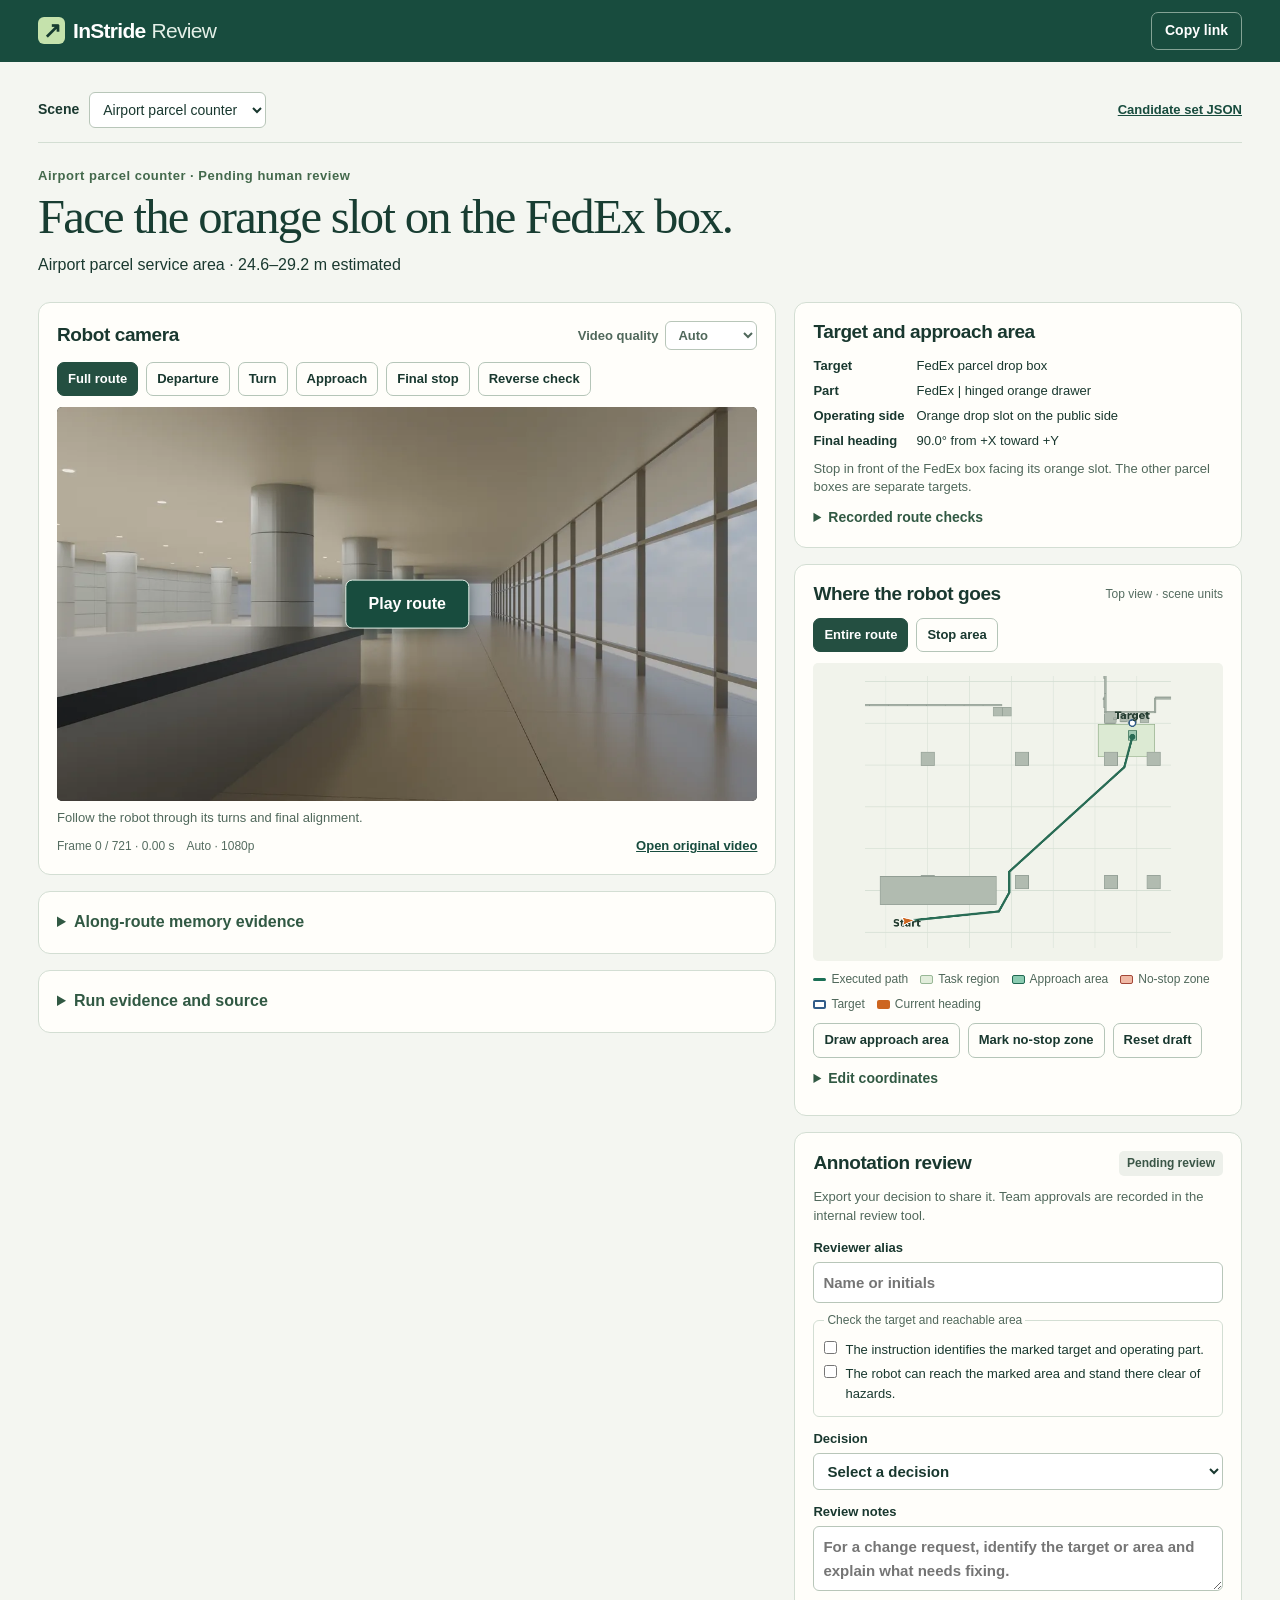
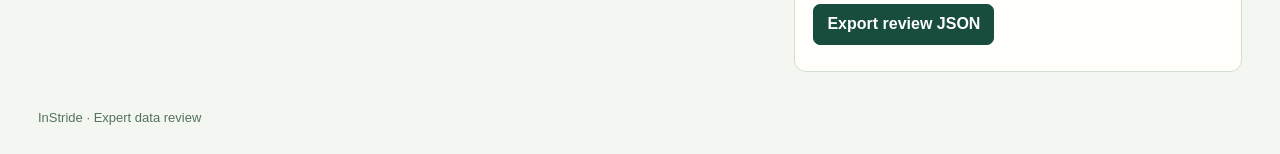
==== commit be8f12b4: "Add the two Newton collector pilots and exact STOP replay" ====
--- a/index.html
+++ b/index.html
@@ -6,11 +6,11 @@
   <meta name="theme-color" content="#184c3e">
   <meta name="description" content="Review candidate navigation targets, reachable approach areas, and expert trajectory evidence.">
   <title>InStride · Expert data review</title>
-  <link rel="stylesheet" href="airport.css?v=2">
-  <script defer src="playback.js?v=2"></script>
-  <script defer src="reviews.js?v=2"></script>
-  <script defer src="airport.js?v=2"></script>
-  <script defer src="share.js?v=2"></script>
+  <link rel="stylesheet" href="airport.css?v=3">
+  <script defer src="playback.js?v=3"></script>
+  <script defer src="reviews.js?v=3"></script>
+  <script defer src="airport.js?v=3"></script>
+  <script defer src="share.js?v=3"></script>
 </head>
 <body>
   <header>
@@ -98,6 +98,8 @@
             <dt>Target</dt><dd id="target-label"></dd>
             <dt>Part</dt><dd id="target-part"></dd>
             <dt>Operating side</dt><dd id="target-side"></dd>
+            <dt>Final heading</dt><dd id="final-heading"></dd>
+            <dt id="final-pitch-label" hidden>Camera pitch</dt><dd id="final-pitch" hidden></dd>
           </dl>
           <p class="footnote" id="stop-note"></p>
           <details>
@@ -106,7 +108,7 @@
           </details>
         </section>
         <section class="panel">
-          <div class="section-head"><h2>Where the robot goes</h2><span class="mode">Top view · scene units</span></div>
+          <div class="section-head"><h2>Where the robot goes</h2><span class="mode" id="map-units">Top view</span></div>
           <div class="tabs" role="group" aria-label="Map detail">
             <button id="wide" aria-pressed="true">Entire route</button>
             <button id="close" aria-pressed="false">Stop area</button>
